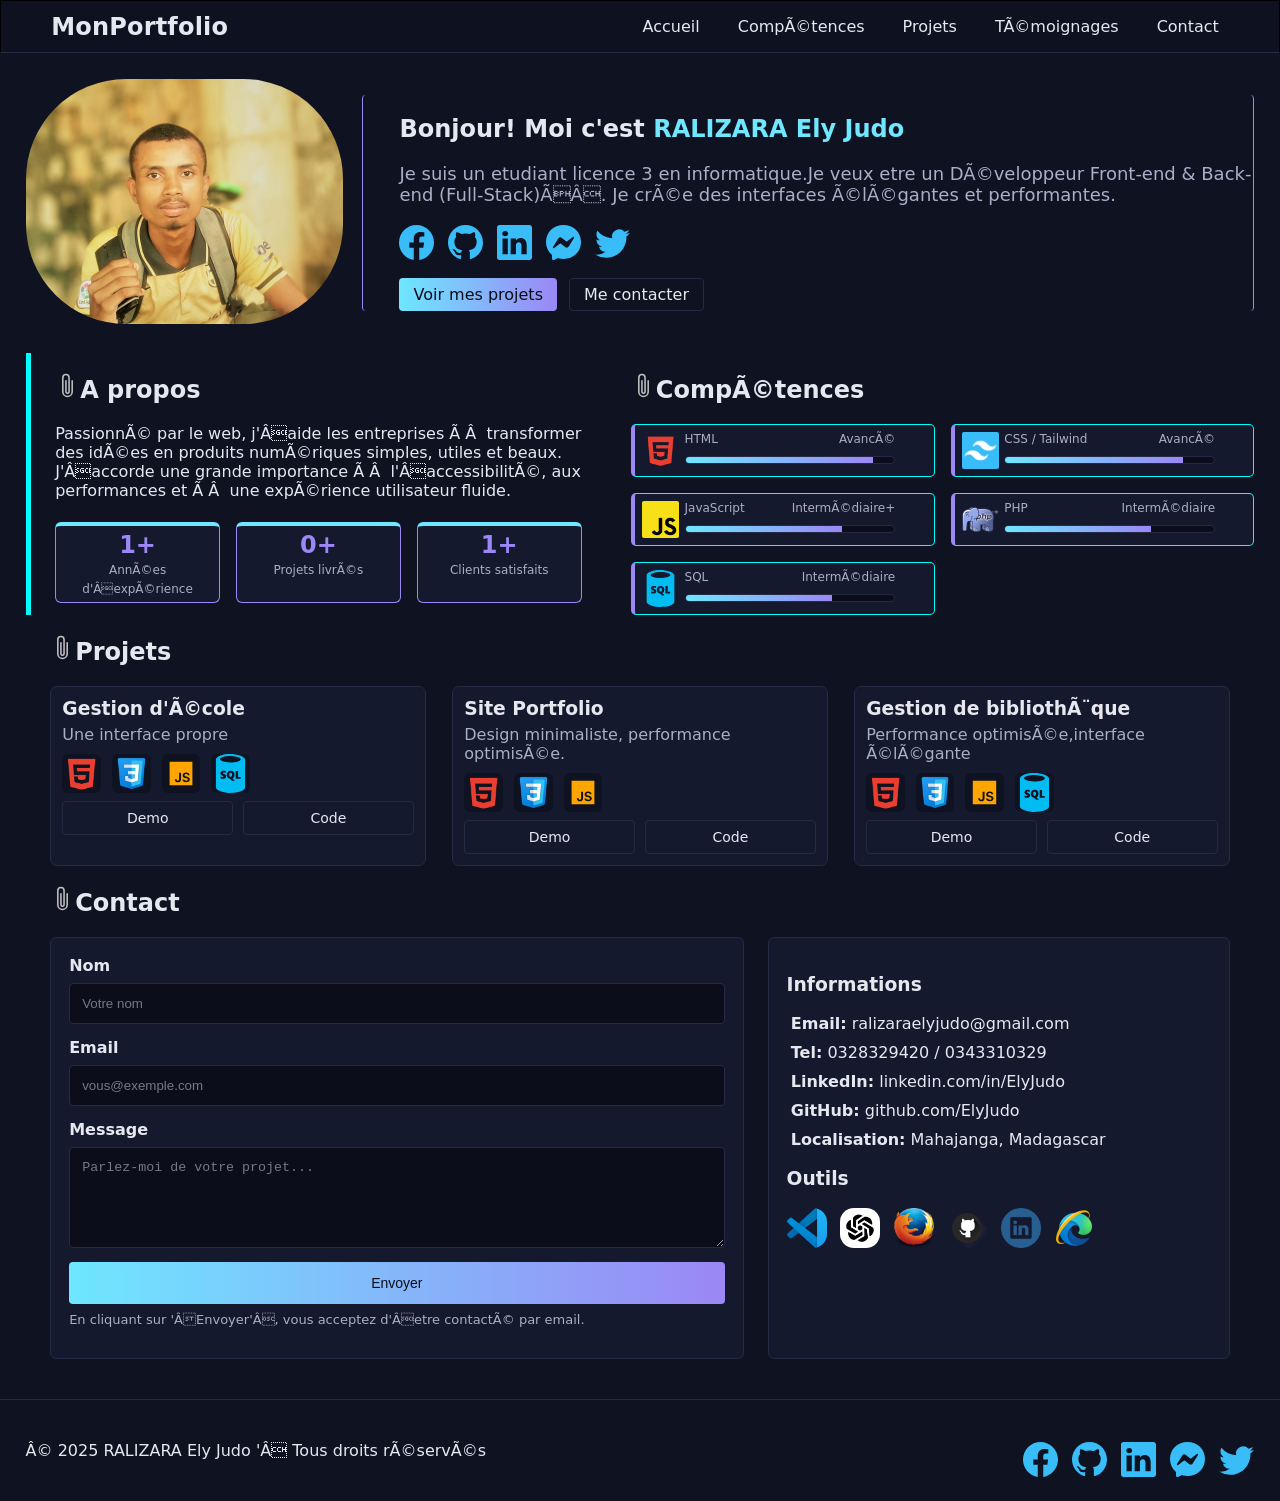
==== index.html @ 9d04dcac "Premier commit" ====
<!DOCTYPE html>
<html lang="en">
<head>
    <meta charset="UTF-8">
    <meta name="viewport" content="width=device-width, initial-scale=1.0">
    <title>Mon Portfolio</title>
    <link rel="stylesheet" href="assets/css/style.css">
    <link rel="stylesheet" href="assets/css/responsive.css">
</head>
<body>
    <header>
        <nav class="nav container">
          <button class="menu-toggle" aria-label="Ouvrir le menu"><img src="assets/images/icon/list.svg" alt="" srcset=""></button>
            <a href="#" class="logo">MonPortfolio</a>
            <ul class="nav-links">
                <li><a href="#accueil">Accueil</a></li>
                <li><a href="#competences">CompÃ©tences</a></li>
                <li><a href="#projets">Projets</a></li>
                <li><a href="#temoignages">TÃ©moignages</a></li>
                <li><a href="#contact">Contact</a></li>
            </ul>
        </nav>
    </header>
    <main>
      <section id="accueil" class="hero">
      <div class="container hero-grid">
        <div class="hero-image">
          <img src="assets/images/judo2.png" alt="Photo de profil" />
          <!-- <h2><span class="accent">RALIZARA Ely Judo</span></h2> -->
        </div>
        <div class="hero-text">
          <h2>Bonjour! Moi c'est <span class="accent">RALIZARA Ely Judo</span></h2>
          <p class="subtitle">Je suis un etudiant licence 3 en informatique.Je veux etre un DÃ©veloppeur
            Front-end & Back-end (Full-Stack)ÃÂ.
            Je crÃ©e des interfaces Ã©lÃ©gantes et performantes.
          </p>
          <ul class="meta_link">
            <li><a href="http://" target="_blank" rel="noopener noreferrer"><img src="assets/images/icon/facebook.svg" alt="" srcset=""></a></li>
            <li><a href="http://" target="_blank" rel="noopener noreferrer"><img src="assets/images/icon/github.svg" alt="" srcset=""></a></li>
            <li><a href="http://" target="_blank" rel="noopener noreferrer"><img src="assets/images/icon/linkedin.svg" alt="" srcset=""></a></li>
            <li><a href="http://" target="_blank" rel="noopener noreferrer"><img src="assets/images/icon/messenger.svg" alt="" srcset=""></a></li>
            <li><a href="http://" target="_blank" rel="noopener noreferrer"><img src="assets/images/icon/twitter.svg" alt="" srcset=""></a></li>
          </ul>

          <div class="hero-actions">
            <a class="btn primary" href="#projets">Voir mes projets</a>
            <a class="btn ghost" href="#contact">Me contacter</a>
          </div>
          <!-- <ul class="meta">
            <li><img src="assets/images/icon/geo-alt-fill.svg" alt="" srcset="">BasÃ© Ã Â  Mahajanga</li>
            <li><img src="assets/images/icon/airplane-engines-fill.svg" alt="" srcset="">Disponible pour missions</li>
            <li><img src="assets/images/icon/telephone-inbound-fill.svg" alt="" srcset="">RÃ©ponse sous 24h</li>
          </ul> -->
        </div>
      </div>

    </section>

    <section id="a-propos" class="section">
      <div class="section_child">
        <div class="container about">
          <div>
            <h2><img src="assets/images/icon/paperclip.svg" alt="" srcset="">A propos</h2>
            <p>
              PassionnÃ© par le web, j'Âaide les entreprises Ã Â  transformer des idÃ©es en produits numÃ©riques
              simples, utiles et beaux. J'Âaccorde une grande importance Ã Â  l'ÂaccessibilitÃ©, aux performances
              et Ã Â  une expÃ©rience utilisateur fluide.
            </p>
            <div class="stats">
              <div class="stat">
                <span class="num">1+</span>
                <span class="label">AnnÃ©es d'ÂexpÃ©rience</span>
              </div>
              <div class="stat">
                <span class="num">0+</span>
                <span class="label">Projets livrÃ©s</span>
              </div>
              <div class="stat">
                <span class="num">1+</span>
                <span class="label">Clients satisfaits</span>
              </div>
            </div>
          </div>
        </div>

            
        <!-- competences -->
        <div class="container competences">
          <h2><img src="assets/images/icon/paperclip.svg" alt="" srcset="">CompÃ©tences</h2>
          <div class="skills">
            <div class="skill">
              <img src="assets/images/icon/html5_23329.png" alt="">
              <div class="skill-head-container">
                <div class="skill-head">
                  <span>HTML</span><span>AvancÃ©</span>
                </div>
                <div class="bar"><span style="width: 90%"></span></div>
              </div>
            </div>
            <div class="skill">
              <img src="assets/images/icon/que-es-tailwind-css.png" alt="" srcset="">
              <div class="skill-head-container">
                <div class="skill-head">
                  <span>CSS / Tailwind</span><span>AvancÃ©</span>
                </div>
                <div class="bar"><span style="width: 85%"></span></div>
              </div>
            </div>
            <div class="skill">
              <img src="assets/images/icon/Unofficial_JavaScript_logo_2.svg.png" alt="" srcset="">
              <div class="skill-head-container">
                <div class="skill-head">
                  <span>JavaScript</span><span>IntermÃ©diaire+</span>
                </div>
                <div class="bar"><span style="width: 75%"></span></div>
              </div>
            </div>
            <div class="skill">
              <img src="assets/images/icon/pngimg.com - php_PNG35.png" alt="" srcset="">
              <div class="skill-head-container">
                <div class="skill-head">
                  <span>PHP</span><span>IntermÃ©diaire</span>
                </div>
                <div class="bar"><span style="width: 70%"></span></div>
              </div>
            </div>
            <div class="skill">
              <img src="assets/images/icon/sql-database-generic.svg" alt="" srcset="">
              <div class="skill-head-container">
                <div class="skill-head">
                  <span>SQL</span><span>IntermÃ©diaire</span>
                </div>
                <div class="bar"><span style="width: 70%"></span></div>
              </div>
            </div>
          </div>
        </div>
      </div>
    </section>

    
        <!-- Projets -->
    <section id="projets" class="section">
      <div class="container">
        <h2><img src="assets/images/icon/paperclip.svg" alt="" srcset="">Projets</h2>
        <div class="projects">
          <article class="card">
            <!-- <img src="https://images.unsplash.com/photo-1555066931-4365d14bab8c?q=80&w=800" alt="Projet 1" /> -->
            <div class="card-body">
              <h3>Gestion d'Ã©cole</h3>
              <p>Une interface propre</p>
              <div class="tags">
                <span><img src="assets/images/icon/html5_23329.png" alt=""></span>
                <span><img src="assets/images/icon/css-logo-ac2736c00cb6dc828b06440647cf86a1.png" alt="" srcset=""></span>
                <span><img src="assets/images/icon/logo-js.svg" alt="" srcset=""></span>
                <span><img src="assets/images/icon/sql-database-generic.svg" alt="" srcset=""></span>
              </div>
              <div class="card-actions">
                <a class="btn small" href="#" target="_blank">Demo</a>
                <a class="btn small ghost" href="#" target="_blank">Code</a>
              </div>
            </div>
          </article>
          <article class="card">
            <!-- <img src="https://images.unsplash.com/photo-1498050108023-c5249f4df085?q=80&w=800" alt="Projet 2" /> -->
            <div class="card-body">
              <h3>Site Portfolio</h3>
              <p>Design minimaliste, performance optimisÃ©e.</p>
              <div class="tags">
                <span><img src="assets/images/icon/html5_23329.png" alt=""></span>
                <span><img src="assets/images/icon/css-logo-ac2736c00cb6dc828b06440647cf86a1.png" alt="" srcset=""></span>
                <span><img src="assets/images/icon/logo-js.svg" alt="" srcset=""></span>
              </div>
              <div class="card-actions">
                <a class="btn small" href="#" target="_blank">Demo</a>
                <a class="btn small ghost" href="#" target="_blank">Code</a>
              </div>
            </div>
          </article>
          <article class="card">
            <!-- <img src="https://images.unsplash.com/photo-1498050108023-c5249f4df085?q=80&w=800" alt="Projet 3" /> -->
            <div class="card-body">
              <h3>Gestion de bibliothÃ¨que</h3>
              <p>Performance optimisÃ©e,interface Ã©lÃ©gante</p>
              <div class="tags">
                <span><img src="assets/images/icon/html5_23329.png" alt=""></span>
                <span><img src="assets/images/icon/css-logo-ac2736c00cb6dc828b06440647cf86a1.png" alt="" srcset=""></span>
                <span><img src="assets/images/icon/logo-js.svg" alt="" srcset=""></span>
                <span><img src="assets/images/icon/sql-database-generic.svg" alt="" srcset=""></span>
              </div>
              <div class="card-actions">
                <a class="btn small" href="#" target="_blank">Demo</a>
                <a class="btn small ghost" href="#" target="_blank">Code</a>
              </div>
            </div>
          </article>
        </div>
      </div>
    </section>

        <!-- Contact -->
    <section id="contact" class="section">
      <div class="container">
        <h2><img src="assets/images/icon/paperclip.svg" alt="" srcset="">Contact</h2>
        <div class="contact-grid">
          <form class="contact-form" action="#" method="post">
            <div class="field">
              <label for="name">Nom</label>
              <input id="name" name="name" type="text" placeholder="Votre nom" required />
            </div>
            <div class="field">
              <label for="email">Email</label>
              <input id="email" name="email" type="email" placeholder="vous@exemple.com" required />
            </div>
            <div class="field">
              <label for="message">Message</label>
              <textarea id="message" name="message" rows="5" placeholder="Parlez-moi de votre projet..." required></textarea>
            </div>
            <button class="btn primary" type="submit">Envoyer</button>
            <p class="form-note">En cliquant sur 'ÂEnvoyer'Â, vous acceptez d'Âetre contactÃ© par email.</p>
          </form>
          <div class="contact-info">
            <h3>Informations</h3>
            <ul class="contact-list">
              <li><strong>Email:</strong> ralizaraelyjudo@gmail.com</li>
              <li><strong>Tel:</strong> 0328329420 / 0343310329</li>
              <li><strong>LinkedIn:</strong> linkedin.com/in/ElyJudo</li>
              <li><strong>GitHub:</strong> github.com/ElyJudo</li>
              <li><strong>Localisation:</strong> Mahajanga, Madagascar</li>
            </ul>

            <h3>Outils</h3>
            <img src="assets/images/icon/Visual_Studio_Code_1.35_icon.svg.png" alt="" class="img-outils" srcset="">
            <img src="assets/images/icon/chatgpt.jpg" alt="" class="img-outils" srcset="">
            <img src="assets/images/icon/Mozilla_Firefox_logo_2013.svg.png" alt="" class="img-outils" srcset="">
            <img src="assets/images/icon/pngimg.com - github_PNG85.png" alt="" class="img-outils" srcset="">
            <img src="assets/images/icon/91004.png" alt="" class="img-outils" srcset="">
            <img src="assets/images/icon/650_1200.png" alt="" class="img-outils" srcset="">
            
          </div>
        </div>
      </div>
    </section>
  </main>

  <footer class="footer">
    <div class="container footer-grid">
      <p>Â© 2025 RALIZARA Ely Judo 'Â Tous droits rÃ©servÃ©s</p>
        <ul class="meta_link">
          <li><a href="http://" target="_blank" rel="noopener noreferrer"><img src="assets/images/icon/facebook.svg" alt="" srcset=""></a></li>
          <li><a href="http://" target="_blank" rel="noopener noreferrer"><img src="assets/images/icon/github.svg" alt="" srcset=""></a></li>
          <li><a href="http://" target="_blank" rel="noopener noreferrer"><img src="assets/images/icon/linkedin.svg" alt="" srcset=""></a></li>
          <li><a href="http://" target="_blank" rel="noopener noreferrer"><img src="assets/images/icon/messenger.svg" alt="" srcset=""></a></li>
          <li><a href="http://" target="_blank" rel="noopener noreferrer"><img src="assets/images/icon/twitter.svg" alt="" srcset=""></a></li>
        </ul>
    </div>
  </footer>



    </main>
    <footer>

    </footer>
    <script src="assets/js/script.js"></script>
</body>
</html>
---- assets/css/style.css ----
:root{
  --bg: #0f1220;
  --panel: #15192e;
  --text: #e6e8f0;
  --muted: #a9afc7;
  --accent: #6ee7ff;
  --accent-2: #9b87f5;
  --border: #242a43;
}

*{ box-sizing: border-box; }
html,body{ background-image: url('https://images.unsplash.com/photo-1498050108023-c5249f4df085?q=80&w=800');margin:0; padding:0; background:var(--bg); color:var(--text); font-family:Inter, system-ui, -apple-system, Segoe UI, Roboto, sans-serif }
/* img{ max-width:63%; display:block; border-radius:12px; margin: 0 auto;} */
a{ 
  color:inherit; 
  text-decoration:none 
}
.container{ 
  /* width:98%; 
  max-width:1100px;  */
  margin:0 auto;
  padding: 0px 2%;
}


header{ 
  position:sticky; 
  top:0; 
  border: 1px solid black;
  z-index:20; 
  backdrop-filter:saturate(140%) blur(10px); 
  background:rgba(15,18,32,0.8); 
  border-bottom:1px solid var(--border); 
  padding: 0px 2%;
}

.nav{ 
  display:flex; 
  align-items:center; 
  justify-content:space-between; 
  padding:0px 2%; 
}
a{
  text-decoration: none;
}
.logo{ 
  font-weight:700; 
  letter-spacing:0.2px; 
  font-size: 1.5em;
  text-decoration: none;
}

.nav-links{ 
  display:flex; 
  gap:18px; 
  list-style:none 
}

.nav-links a{ 
  padding:8px 10px; 
  border-radius:8px 
}

.nav-links a:hover{ 
  background:var(--panel) 
}

.menu-toggle{ 
  display:none; 
  font-size:20px; 
  background:none; 
  color:var(--text); 
  border:none; 
  padding:8px 
}

.menu-toggle img:hover{
  transition: 1s;
  background-color: #3a4266;
}

/* Hero */
.hero{ 
  padding:2%; 
  /*! border: 1px solid black; */
  width: 100%;
}

.hero-grid{ 
  /*! display:grid; */ 
  grid-template-columns:1.2fr 1fr;
  gap:19px;
  align-items:center; 
  /*! border: 1px solid gray; */
  display: flex;
  flex-wrap: nowrap;
  padding: 0%;
  border-radius: 4px;
}

.hero-text h1{
  font-size:40px; 
  line-height:1.1; 
  margin:0 0 12px 
}

.accent{ 
  color:var(--accent) 
}

.subtitle{ 
  color:var(--muted); 
  font-size:18px 
}

.hero-actions{ 
  display:flex; 
  gap:12px; 
  margin-top:16px 
}

.meta_link{
  display:flex;
  gap:14px; 
  list-style:none; 
  padding:0; 
  margin:18px 0 0; 
  color:var(--muted); 
}

/* .meta_link li>a{
  ! background-color: #9b87f5;
} */

.meta_link li>a>img{
  width: 100%;
  height: 100%;
}


.meta{ 
  display:flex;
  gap:14px; 
  list-style:none; 
  padding:0; 
  margin:18px 0 0; 
  color:var(--muted); 
}

.meta li>img{
  /*! padding-right: 1%; */
  display: block;
  margin: 0 auto;
}
.hero-image{ 
  /*! border:1px solid var(--border); */
  /*! width: 20%; */
  /*! border: 1px solid black; */
  text-align: center;
  /*! border-bottom: 1px solid var(--accent-2); */
  /*! border-radius: 23px; */
}

.hero-text{ 
  /*! border:1px solid var(--border); */
  width: 70%;
  /*! border: 1px solid black; */
  border-radius: 4px;
  flex: 1;
  border-left: 1px solid var(--accent-2);
  padding-left: 3%;
  border-right: 1px solid var(--accent-2);
}

.hero-image img{ 
  /*! border:1px solid var(--border); */
  width: 100%;
  border-radius: 100px;
  /*! box-shadow: 0px 0px 2px 0px var(--accent); */
  /*! filter: drop-shadow(0px 1px 20px white); */
  /*! padding: 2%; */
  /*! background: var(--accent-2); */
}

/* Buttons */
.btn{ 
  display:inline-flex; 
  align-items:center; 
  justify-content:center; 
  gap:8px; 
  border-radius:4px; 
  padding:6px 14px; 
  border:1px solid var(--border); 
  background:var(--panel); 
  color:var(--text) 
}
.btn:hover{ 
  border-color:#3a4266 
}
.btn.primary{ 
  background:linear-gradient(90deg, var(--accent), var(--accent-2)); 
  color:#0b0e1a; 
  border:none 
}
.btn.ghost{ 
  background:transparent; 
  border:1px solid var(--border) 
}
.btn.small{ 
  padding:8px 12px; 
  font-size:14px; 
  width: 50%;
}

button[type="submit"]{
  width: 100%;
  border-radius: 4px;
  font-size: 14px;
  padding: 2%;
}

.section_child{
  width: 100%;
  display: flex;
  flex-wrap: nowrap;
  margin: 0px auto;
}

/* Sections */
.section{ padding:0px 2%; /*! border-top:1px solid var(--border); */ }
.section.alt{ background:linear-gradient(180deg, rgba(21,25,46,0.7), rgba(21,25,46,0.2)) }

/* About stats */

.about{
  width: 50%;
  border-left: 5px solid aqua;
  /*! box-shadow: -4px 0px 1px 0px aqua; */
}
.about .stats{ display:grid; grid-template-columns:repeat(3,1fr); gap:16px; margin-top:22px }
.stat{ background:var(--panel); border:1px solid var(--accent-2); border-radius:6px; padding:5px; text-align: center;border-top: 4px solid var(--accent);}
.stat .num{ font-size:24px; font-weight:700; color:var(--accent-2); display: block;text-align: center;}
.stat .label{ color:var(--muted); font-size: 12px;}

/* Skills */
.competences{
  width: 56%;
  /*! border-left: 2px solid aqua; */
  border-radius: 0px;
  padding-right: 0px;
}
.skills{ display:grid; grid-template-columns:repeat(2,1fr); gap:16px; font-size: 12px;align-items: baseline;}
.skill{ background:var(--panel); border:1px solid var(--border); border-radius:5px; padding:7px;
  display: flex;
  flex-wrap: nowrap;
border: 1px solid aqua;
border-left: 4px solid var(--accent-2);
}

.skill img{
  width: 13%;
  margin-right: 2%;
  border-radius: 2px;
  height: auto;
}

.skill-head-container{
  width: 74%;

}
.skill-head{  display:flex; justify-content:space-between; margin-bottom:10px; color:var(--muted); }
.bar{ height:8px; background:#0b0e1a; border:1px solid var(--border); border-radius:999px; overflow:hidden }
.bar span{ display:block; height:100%; background:linear-gradient(90deg, var(--accent), var(--accent-2)) }

/* Projects */
.projects{ display:grid; grid-template-columns:repeat(3,1fr); gap:26px; }
.card{ background:var(--panel); border:1px solid var(--border); border-radius:7px; overflow:hidden; display:flex; flex-direction:column; }
.card-body{ padding:3%; }
.card h3{ margin:0 0 6px }
.card p{ color:var(--muted); margin:0 0 10px }
.tags{ display:flex; gap:11px; flex-wrap:nowrap;  margin: 5px auto;justify-content: start;}
.tags img{
  width: 100%;
  border-radius: 6px;
  margin: 0 auto;
  padding: 0px;
  background-color: var(--bg);
}
.tags span{ font-size:12px; color:var(--muted);  /*! padding:4px 8px; */ border-radius:999px; width: 11%;}
.card-actions{ display:flex; gap:10px; width: 100%;flex-wrap: nowrap;}

/* Testimonials */
.testimonials{ display:grid; grid-template-columns:repeat(3,1fr); gap:16px }
.quote{ background:var(--panel); border:1px solid var(--border); border-radius:12px; padding:16px }
.quote footer{ color:var(--muted); margin-top:8px }

/* Contact */
.contact-grid{ display:grid; grid-template-columns:1.2fr 0.8fr; gap:24px }
.contact-form, .contact-info{ background:var(--panel); border:1px solid var(--border); border-radius:6px; padding:18px }
.field{ display:flex; flex-direction:column; gap:8px; margin-bottom:14px }
label{ font-weight:600 }
input, textarea{ background:#0b0e1a; color:var(--text); border:1px solid var(--border); border-radius:4px; padding:12px }
input::placeholder, textarea::placeholder{ color:#778 }
.form-note{ color:var(--muted); font-size:13px; margin-top:8px }
.contact-list{ list-style:none; padding:0; margin:1% }
.contact-list li{ margin-bottom:10px }
.img-outils{
  width: 40px;
  height: 40px;
  border-radius: 14px;
  margin-right: 2%;
  /*! background-color: white; */
  padding: 0%;
}
.img-outils:hover{
  background-color: #9b87f5;
  transition: 1s;
}

/* Footer */
.footer{ border-top:1px solid var(--border); padding:22px 0; margin-top:40px }
.footer-grid{ display:flex; align-items:center; justify-content:space-between }
.footer .social{ display:flex; gap:14px; list-style:none; padding:0; margin:0 }
---- assets/css/responsive.css ----
/* Responsive */
@media (max-width: 980px){
/*   .hero-grid{ display: block } */
  .projects{ grid-template-columns:repeat(2,1fr); }
  .testimonials{ grid-template-columns:repeat(2,1fr); }
  .contact-grid{ grid-template-columns:1fr; }
  .skills{
    display: grid;
    grid-template-columns: repeat(2,1fr);
  }
  
/*   .hero-image{
    margin-top: 2% 0px;
    width: 100%;
    text-align:center; 
  }
  .hero-text{
    width: 100%;
  }
  .about{
    width: 100%;
  }
  .competences{
    width: 100%;
  } */
}
@media (max-width: 680px){
/*   .nav-links li{
    border-bottom:1px solid white;
  } */
  .nav-links{ gap:7px;display:none; position:absolute; top:32px; left:0%; background:var(--panel); border:1px solid var(--border); /*! border-radius:12px; */ padding:10px; flex-direction:column; /*! gap:8px; */ }
  .nav-links.open{ display:flex }
  .menu-toggle{ display:block }
  .hero-text h1{ font-size:32px }
  .about .stats{ grid-template-columns:1fr; }
  .skills{ grid-template-columns:1fr; }
  .skill img{
    width: 10%;
  }
  .projects{ grid-template-columns:1fr; }
  .testimonials{ grid-template-columns:1fr; }
  .footer-grid{ flex-direction:column; gap:10px; }
  .hero-grid{ display: block }
  .section_child{
    display: block;
  }
  
  .hero-image{
    width: 100%;
    text-align:center; 
  }
  .hero-text{
    width: 100%;
  }
  .about{
    width: 100%;
    border-left: none;
  }
  .competences{
    width: 100%;
  }
}
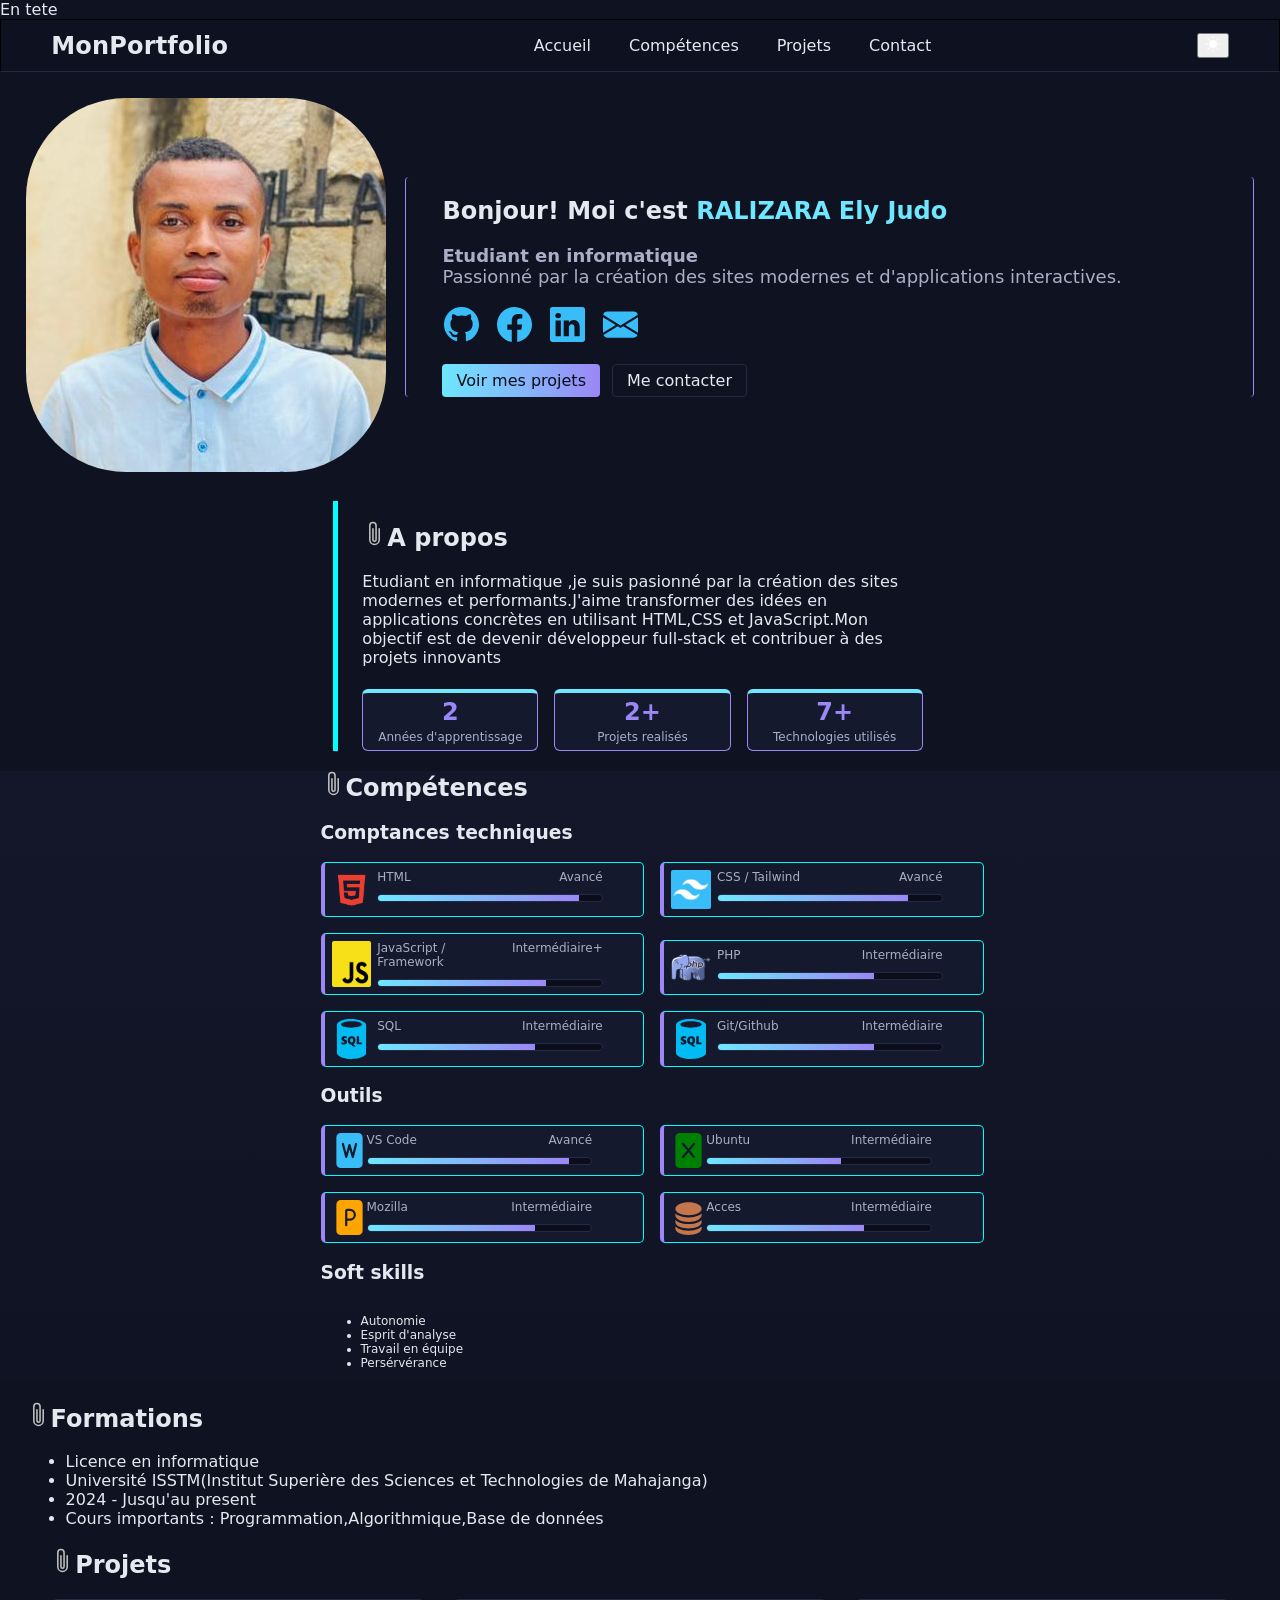
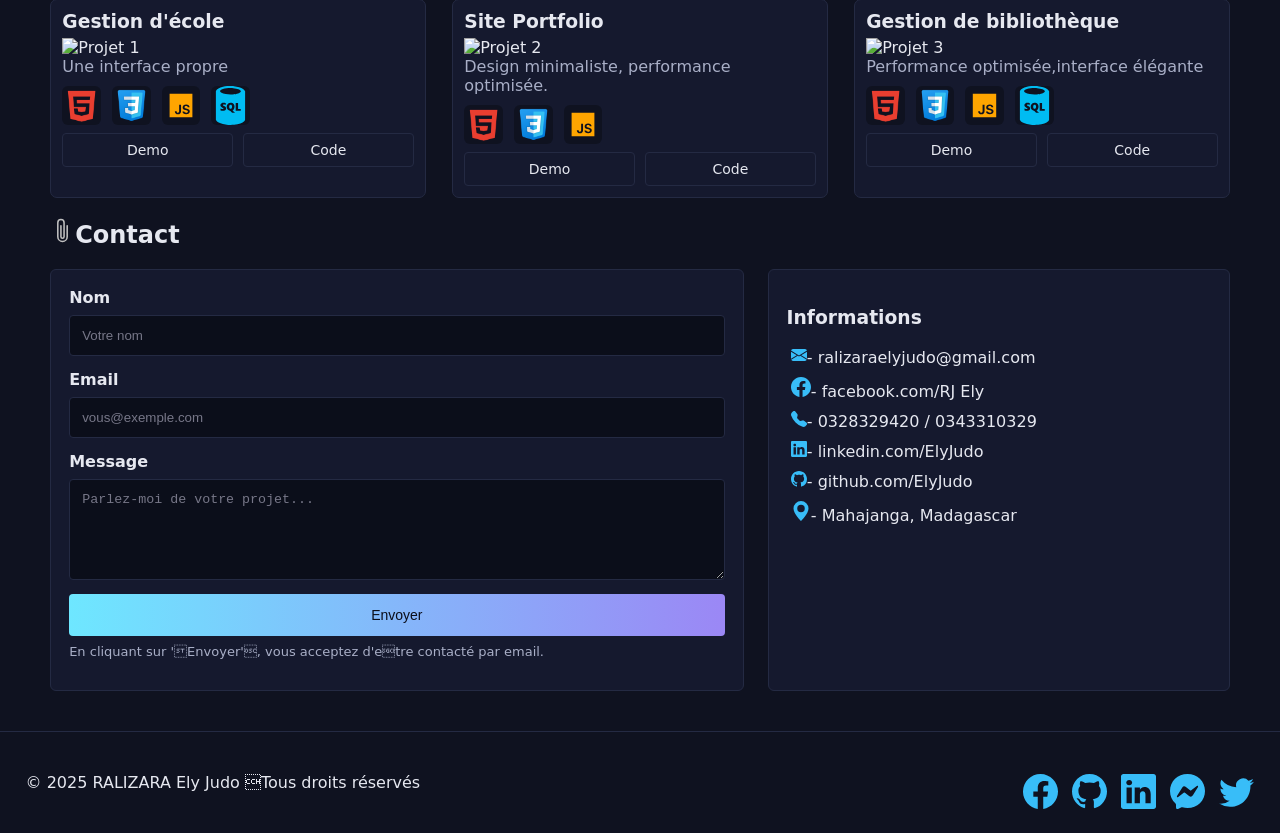
==== commit 0ef347db: "Fix HTML structure by removing extra closing tag Removed unnecessary closing paragraph tag before th" ====
--- a/index.html
+++ b/index.html
@@ -6,93 +6,140 @@
     <title>Mon Portfolio</title>
     <link rel="stylesheet" href="assets/css/style.css">
     <link rel="stylesheet" href="assets/css/responsive.css">
+    <link rel="stylesheet" href="assets/css/toolip.css">
 </head>
 <body>
-    <header>
-        <nav class="nav container">
-          <button class="menu-toggle" aria-label="Ouvrir le menu"><img src="assets/images/icon/list.svg" alt="" srcset=""></button>
-            <a href="#" class="logo">MonPortfolio</a>
-            <ul class="nav-links">
-                <li><a href="#accueil">Accueil</a></li>
-                <li><a href="#competences">CompÃ©tences</a></li>
-                <li><a href="#projets">Projets</a></li>
-                <li><a href="#temoignages">TÃ©moignages</a></li>
-                <li><a href="#contact">Contact</a></li>
-            </ul>
-        </nav>
-    </header>
-    <main>
-      <section id="accueil" class="hero">
+
+  En tete
+  <header class="header">
+      <nav class="nav container">
+        <button class="menu-toggle" aria-label="Ouvrir le menu"><img src="assets/images/icon/list.svg" alt="" srcset="" id="icon-menu"></button>
+          <a href="#" class="logo">MonPortfolio</a>
+          <ul class="nav-links">
+              <li data-link="oui"><a href="#accueil">Accueil</a></li>
+              <li data-link="oui"><a href="#competences">Compétences</a></li>
+              <li data-link="oui"><a href="#projets">Projets</a></li>
+              <li data-link="oui"><a href="#contact">Contact</a></li>
+          </ul>
+          <button id="btn-switch">
+            <img src="assets/images/icon/sun-fill.svg" alt="" srcset="" id="icon-mode">
+          </button>
+      </nav>
+  </header>
+
+  <!-- corps-->
+  <main>
+    <section id="accueil" class="hero">
       <div class="container hero-grid">
         <div class="hero-image">
-          <img src="assets/images/judo2.png" alt="Photo de profil" />
-          <!-- <h2><span class="accent">RALIZARA Ely Judo</span></h2> -->
+          <img src="assets/images/judo.png" alt="Photo de profil" />
         </div>
         <div class="hero-text">
           <h2>Bonjour! Moi c'est <span class="accent">RALIZARA Ely Judo</span></h2>
-          <p class="subtitle">Je suis un etudiant licence 3 en informatique.Je veux etre un DÃ©veloppeur
-            Front-end & Back-end (Full-Stack)ÃÂ.
-            Je crÃ©e des interfaces Ã©lÃ©gantes et performantes.
-          </p>
+          <p class="subtitle">
+            <strong>Etudiant en informatique</strong><br>
+            Passionné par la création des sites modernes et d'applications interactives. 
+          </p>         
           <ul class="meta_link">
-            <li><a href="http://" target="_blank" rel="noopener noreferrer"><img src="assets/images/icon/facebook.svg" alt="" srcset=""></a></li>
-            <li><a href="http://" target="_blank" rel="noopener noreferrer"><img src="assets/images/icon/github.svg" alt="" srcset=""></a></li>
-            <li><a href="http://" target="_blank" rel="noopener noreferrer"><img src="assets/images/icon/linkedin.svg" alt="" srcset=""></a></li>
-            <li><a href="http://" target="_blank" rel="noopener noreferrer"><img src="assets/images/icon/messenger.svg" alt="" srcset=""></a></li>
-            <li><a href="http://" target="_blank" rel="noopener noreferrer"><img src="assets/images/icon/twitter.svg" alt="" srcset=""></a></li>
+            <li>
+              <div class="container-toolip">
+                <div class="toolip">
+                  <a href="https://github.com/ElyJudo" target="_blank" rel="noopener noreferrer">
+                    <svg xmlns="http://www.w3.org/2000/svg" width="35" height="35" fill="#38bdf8" class="bi bi-github" viewBox="0 0 16 16">
+                      <path d="M8 0C3.58 0 0 3.58 0 8c0 3.54 2.29 6.53 5.47 7.59.4.07.55-.17.55-.38 0-.19-.01-.82-.01-1.49-2.01.37-2.53-.49-2.69-.94-.09-.23-.48-.94-.82-1.13-.28-.15-.68-.52-.01-.53.63-.01 1.08.58 1.23.82.72 1.21 1.87.87 2.33.66.07-.52.28-.87.51-1.07-1.78-.2-3.64-.89-3.64-3.95 0-.87.31-1.59.82-2.15-.08-.2-.36-1.02.08-2.12 0 0 .67-.21 2.2.82.64-.18 1.32-.27 2-.27s1.36.09 2 .27c1.53-1.04 2.2-.82 2.2-.82.44 1.1.16 1.92.08 2.12.51.56.82 1.27.82 2.15 0 3.07-1.87 3.75-3.65 3.95.29.25.54.73.54 1.48 0 1.07-.01 1.93-.01 2.2 0 .21.15.46.55.38A8.01 8.01 0 0 0 16 8c0-4.42-3.58-8-8-8"/>
+                    </svg>                  
+                  </a>
+                  <span class="toolip-text">github/ElyJudo</span>
+                </div>
+              </div>
+            </li>
+            <li>
+              <div class="container-toolip">
+                <div class="toolip">
+                  <a href="https://facebook.com/RJ Ely" target="_blank" rel="noopener noreferrer">
+                    <svg xmlns="http://www.w3.org/2000/svg" width="35" height="35" fill="#38bdf8" class="bi bi-facebook" viewBox="0 0 16 16">
+                      <path d="M16 8.049c0-4.446-3.582-8.05-8-8.05C3.58 0-.002 3.603-.002 8.05c0 4.017 2.926 7.347 6.75 7.951v-5.625h-2.03V8.05H6.75V6.275c0-2.017 1.195-3.131 3.022-3.131.876 0 1.791.157 1.791.157v1.98h-1.009c-.993 0-1.303.621-1.303 1.258v1.51h2.218l-.354 2.326H9.25V16c3.824-.604 6.75-3.934 6.75-7.951"/>
+                    </svg>                  
+                  </a>
+                  <span class="toolip-text">facebook/RJ Ely</span>
+                </div>
+              </div>
+            </li>
+            <li>
+              <div class="container-toolip">
+                <div class="toolip">
+                  <a href="https://linkedin.com/ely-judo-ralizara" target="_blank" rel="noopener noreferrer">
+                    <svg xmlns="http://www.w3.org/2000/svg" width="35" height="35" fill="#38bdf8" class="bi bi-linkedin" viewBox="0 0 16 16">
+                      <path d="M0 1.146C0 .513.526 0 1.175 0h13.65C15.474 0 16 .513 16 1.146v13.708c0 .633-.526 1.146-1.175 1.146H1.175C.526 16 0 15.487 0 14.854zm4.943 12.248V6.169H2.542v7.225zm-1.2-8.212c.837 0 1.358-.554 1.358-1.248-.015-.709-.52-1.248-1.342-1.248S2.4 3.226 2.4 3.934c0 .694.521 1.248 1.327 1.248zm4.908 8.212V9.359c0-.216.016-.432.08-.586.173-.431.568-.878 1.232-.878.869 0 1.216.662 1.216 1.634v3.865h2.401V9.25c0-2.22-1.184-3.252-2.764-3.252-1.274 0-1.845.7-2.165 1.193v.025h-.016l.016-.025V6.169h-2.4c.03.678 0 7.225 0 7.225z"/>
+                    </svg>                  
+                  </a>
+                  <span class="toolip-text">linkedin.com/ely-judo-ralizara</span>
+                </div>
+              </div>
+            </li>
+            <li>
+              <div class="container-toolip">
+                <div class="toolip">
+                  <a href="https://ralizaraelyjudo@gmail.com" target="_blank" rel="noopener noreferrer">
+                    <svg xmlns="http://www.w3.org/2000/svg" width="35" height="35" fill="#38bdf8" class="bi bi-envelope-fill" viewBox="0 0 16 16">
+                      <path d="M.05 3.555A2 2 0 0 1 2 2h12a2 2 0 0 1 1.95 1.555L8 8.414zM0 4.697v7.104l5.803-3.558zM6.761 8.83l-6.57 4.027A2 2 0 0 0 2 14h12a2 2 0 0 0 1.808-1.144l-6.57-4.027L8 9.586zm3.436-.586L16 11.801V4.697z"/>
+                    </svg> 
+                  </a>
+                  <span class="toolip-text">ralizaraelyjudo@gmail.com</span>
+                </div>
+              </div>
+            </li>
+
+
           </ul>
 
           <div class="hero-actions">
             <a class="btn primary" href="#projets">Voir mes projets</a>
             <a class="btn ghost" href="#contact">Me contacter</a>
           </div>
-          <!-- <ul class="meta">
-            <li><img src="assets/images/icon/geo-alt-fill.svg" alt="" srcset="">BasÃ© Ã Â  Mahajanga</li>
-            <li><img src="assets/images/icon/airplane-engines-fill.svg" alt="" srcset="">Disponible pour missions</li>
-            <li><img src="assets/images/icon/telephone-inbound-fill.svg" alt="" srcset="">RÃ©ponse sous 24h</li>
-          </ul> -->
-        </div>
-      </div>
-
+        </div>
+      </div>
     </section>
 
     <section id="a-propos" class="section">
       <div class="section_child">
-        <div class="container about">
-          <div>
-            <h2><img src="assets/images/icon/paperclip.svg" alt="" srcset="">A propos</h2>
-            <p>
-              PassionnÃ© par le web, j'Âaide les entreprises Ã Â  transformer des idÃ©es en produits numÃ©riques
-              simples, utiles et beaux. J'Âaccorde une grande importance Ã Â  l'ÂaccessibilitÃ©, aux performances
-              et Ã Â  une expÃ©rience utilisateur fluide.
-            </p>
-            <div class="stats">
-              <div class="stat">
-                <span class="num">1+</span>
-                <span class="label">AnnÃ©es d'ÂexpÃ©rience</span>
-              </div>
-              <div class="stat">
-                <span class="num">0+</span>
-                <span class="label">Projets livrÃ©s</span>
-              </div>
-              <div class="stat">
-                <span class="num">1+</span>
-                <span class="label">Clients satisfaits</span>
-              </div>
-            </div>
-          </div>
-        </div>
-
-            
-        <!-- competences -->
+      <div class="container about">
+        <div>
+          <h2><img src="assets/images/icon/paperclip.svg" alt="" srcset="">A propos</h2>
+          <p>
+            Etudiant en informatique ,je suis pasionné par la création des sites modernes et performants.J'aime transformer des idées en applications concrètes en utilisant HTML,CSS et JavaScript.Mon objectif est de devenir développeur full-stack et contribuer à des projets innovants
+          </p>
+          <div class="stats">
+            <div class="stat">
+              <span class="num">2</span>
+              <span class="label">Années d'apprentissage</span>
+            </div>
+            <div class="stat">
+              <span class="num">2+</span>
+              <span class="label">Projets realisés</span>
+            </div>
+            <div class="stat">
+              <span class="num">7+</span>
+              <span class="label">Technologies utilisés</span>
+            </div>
+          </div>
+        </div>
+      </div>
+    </section>
+
+
+    <!-- competences -->
+    <section id="competences" class="section alt">
         <div class="container competences">
-          <h2><img src="assets/images/icon/paperclip.svg" alt="" srcset="">CompÃ©tences</h2>
+          <h2><img src="assets/images/icon/paperclip.svg" alt="" srcset="">Compétences</h2>
+          <h3>Comptances techniques</h3>
+
           <div class="skills">
             <div class="skill">
               <img src="assets/images/icon/html5_23329.png" alt="">
               <div class="skill-head-container">
                 <div class="skill-head">
-                  <span>HTML</span><span>AvancÃ©</span>
+                  <span>HTML</span><span>Avancé</span>
                 </div>
                 <div class="bar"><span style="width: 90%"></span></div>
               </div>
@@ -101,7 +148,7 @@
               <img src="assets/images/icon/que-es-tailwind-css.png" alt="" srcset="">
               <div class="skill-head-container">
                 <div class="skill-head">
-                  <span>CSS / Tailwind</span><span>AvancÃ©</span>
+                  <span>CSS / Tailwind</span><span>Avancé</span>
                 </div>
                 <div class="bar"><span style="width: 85%"></span></div>
               </div>
@@ -110,7 +157,7 @@
               <img src="assets/images/icon/Unofficial_JavaScript_logo_2.svg.png" alt="" srcset="">
               <div class="skill-head-container">
                 <div class="skill-head">
-                  <span>JavaScript</span><span>IntermÃ©diaire+</span>
+                  <span>JavaScript / Framework</span><span>Intermédiaire+</span>
                 </div>
                 <div class="bar"><span style="width: 75%"></span></div>
               </div>
@@ -119,7 +166,7 @@
               <img src="assets/images/icon/pngimg.com - php_PNG35.png" alt="" srcset="">
               <div class="skill-head-container">
                 <div class="skill-head">
-                  <span>PHP</span><span>IntermÃ©diaire</span>
+                  <span>PHP</span><span>Intermédiaire</span>
                 </div>
                 <div class="bar"><span style="width: 70%"></span></div>
               </div>
@@ -128,26 +175,105 @@
               <img src="assets/images/icon/sql-database-generic.svg" alt="" srcset="">
               <div class="skill-head-container">
                 <div class="skill-head">
-                  <span>SQL</span><span>IntermÃ©diaire</span>
+                  <span>SQL</span><span>Intermédiaire</span>
                 </div>
                 <div class="bar"><span style="width: 70%"></span></div>
               </div>
             </div>
-          </div>
-        </div>
-      </div>
-    </section>
-
-    
-        <!-- Projets -->
+            <div class="skill">
+              <img src="assets/images/icon/sql-database-generic.svg" alt="" srcset="">
+              <div class="skill-head-container">
+                <div class="skill-head">
+                  <span>Git/Github</span><span>Intermédiaire</span>
+                </div>
+                <div class="bar"><span style="width: 70%"></span></div>
+              </div>
+            </div>
+
+          </div>
+          <h3>Outils</h3>
+          <div class="skills">
+            <div class="skill">
+              <svg xmlns="http://www.w3.org/2000/svg" width="35" height="35" fill="#38bdf8" class="bi bi-file-word-fill" viewBox="0 0 16 16">
+                <path d="M12 0H4a2 2 0 0 0-2 2v12a2 2 0 0 0 2 2h8a2 2 0 0 0 2-2V2a2 2 0 0 0-2-2M5.485 4.879l1.036 4.144.997-3.655a.5.5 0 0 1 .964 0l.997 3.655 1.036-4.144a.5.5 0 0 1 .97.242l-1.5 6a.5.5 0 0 1-.967.01L8 7.402l-1.018 3.73a.5.5 0 0 1-.967-.01l-1.5-6a.5.5 0 1 1 .97-.242z"/>
+              </svg>            
+              <div class="skill-head-container">
+                <div class="skill-head">
+                  <span>VS Code</span><span>Avancé</span>
+                </div>
+                <div class="bar"><span style="width: 90%"></span></div>
+              </div>
+            </div>
+            <div class="skill">
+              <svg xmlns="http://www.w3.org/2000/svg" width="35" height="35" fill="green" class="bi bi-file-excel-fill" viewBox="0 0 16 16">
+                <path d="M12 0H4a2 2 0 0 0-2 2v12a2 2 0 0 0 2 2h8a2 2 0 0 0 2-2V2a2 2 0 0 0-2-2M5.884 4.68 8 7.219l2.116-2.54a.5.5 0 1 1 .768.641L8.651 8l2.233 2.68a.5.5 0 0 1-.768.64L8 8.781l-2.116 2.54a.5.5 0 0 1-.768-.641L7.349 8 5.116 5.32a.5.5 0 1 1 .768-.64"/>
+              </svg>
+              <div class="skill-head-container">
+                <div class="skill-head">
+                  <span>Ubuntu</span><span>Intermédiaire</span>
+                </div>
+                <div class="bar"><span style="width: 60%"></span></div>
+              </div>
+            </div>
+            <div class="skill">
+              <svg xmlns="http://www.w3.org/2000/svg" width="35" height="35" fill="orange" class="bi bi-file-ppt-fill" viewBox="0 0 16 16">
+                <path d="M8.188 8.5H7V5h1.188a1.75 1.75 0 1 1 0 3.5"/>
+                <path d="M4 0h8a2 2 0 0 1 2 2v12a2 2 0 0 1-2 2H4a2 2 0 0 1-2-2V2a2 2 0 0 1 2-2m3 4a1 1 0 0 0-1 1v6.5a.5.5 0 0 0 1 0v-2h1.188a2.75 2.75 0 0 0 0-5.5z"/>
+              </svg>              
+              <div class="skill-head-container">
+                <div class="skill-head">
+                  <span>Mozilla</span><span>Intermédiaire</span>
+                </div>
+                <div class="bar"><span style="width: 75%"></span></div>
+              </div>
+            </div>
+            <div class="skill">
+              <svg xmlns="http://www.w3.org/2000/svg" width="35" height="35" fill="#c4774b" class="bi bi-database-fill" viewBox="0 0 16 16">
+                <path d="M3.904 1.777C4.978 1.289 6.427 1 8 1s3.022.289 4.096.777C13.125 2.245 14 2.993 14 4s-.875 1.755-1.904 2.223C11.022 6.711 9.573 7 8 7s-3.022-.289-4.096-.777C2.875 5.755 2 5.007 2 4s.875-1.755 1.904-2.223"/>
+                <path d="M2 6.161V7c0 1.007.875 1.755 1.904 2.223C4.978 9.71 6.427 10 8 10s3.022-.289 4.096-.777C13.125 8.755 14 8.007 14 7v-.839c-.457.432-1.004.751-1.49.972C11.278 7.693 9.682 8 8 8s-3.278-.307-4.51-.867c-.486-.22-1.033-.54-1.49-.972"/>
+                <path d="M2 9.161V10c0 1.007.875 1.755 1.904 2.223C4.978 12.711 6.427 13 8 13s3.022-.289 4.096-.777C13.125 11.755 14 11.007 14 10v-.839c-.457.432-1.004.751-1.49.972-1.232.56-2.828.867-4.51.867s-3.278-.307-4.51-.867c-.486-.22-1.033-.54-1.49-.972"/>
+                <path d="M2 12.161V13c0 1.007.875 1.755 1.904 2.223C4.978 15.711 6.427 16 8 16s3.022-.289 4.096-.777C13.125 14.755 14 14.007 14 13v-.839c-.457.432-1.004.751-1.49.972-1.232.56-2.828.867-4.51.867s-3.278-.307-4.51-.867c-.486-.22-1.033-.54-1.49-.972"/>
+              </svg>
+              <div class="skill-head-container">
+                <div class="skill-head">
+                  <span>Acces</span><span>Intermédiaire</span>
+                </div>
+                <div class="bar"><span style="width: 70%"></span></div>
+              </div>
+            </div>
+          </div>
+          <h3>Soft skills</h3>
+          <div class="skills">
+            <ul class="soft-skill">
+              <li>Autonomie</li>
+              <li>Esprit d'analyse</li>
+              <li>Travail en équipe</li>
+              <li>Persérvérance</li>
+            </ul>
+          </div>
+        </div>
+      </div>
+
+    </section>
+    <section class="section" id="formation">
+        <h2><img src="assets/images/icon/paperclip.svg" alt="" srcset="">Formations</h2>
+          <ul class="soft-skill">
+            <li>Licence en informatique </li>
+            <li>Université ISSTM(Institut Superière des Sciences et Technologies de Mahajanga)</li>
+            <li>2024 - Jusqu'au present</li>
+            <li>Cours importants : Programmation,Algorithmique,Base de données</li>
+          </ul>
+    </section>
+
+    <!-- Projets -->
     <section id="projets" class="section">
       <div class="container">
         <h2><img src="assets/images/icon/paperclip.svg" alt="" srcset="">Projets</h2>
         <div class="projects">
           <article class="card">
-            <!-- <img src="https://images.unsplash.com/photo-1555066931-4365d14bab8c?q=80&w=800" alt="Projet 1" /> -->
             <div class="card-body">
-              <h3>Gestion d'Ã©cole</h3>
+              <h3>Gestion d'école</h3>
+              <img src="https://images.unsplash.com/photo-1555066931-4365d14bab8c?q=80&w=800" alt="Projet 1" />
               <p>Une interface propre</p>
               <div class="tags">
                 <span><img src="assets/images/icon/html5_23329.png" alt=""></span>
@@ -162,10 +288,10 @@
             </div>
           </article>
           <article class="card">
-            <!-- <img src="https://images.unsplash.com/photo-1498050108023-c5249f4df085?q=80&w=800" alt="Projet 2" /> -->
             <div class="card-body">
               <h3>Site Portfolio</h3>
-              <p>Design minimaliste, performance optimisÃ©e.</p>
+              <img src="https://images.unsplash.com/photo-1498050108023-c5249f4df085?q=80&w=800" alt="Projet 2" />
+              <p>Design minimaliste, performance optimisée.</p>
               <div class="tags">
                 <span><img src="assets/images/icon/html5_23329.png" alt=""></span>
                 <span><img src="assets/images/icon/css-logo-ac2736c00cb6dc828b06440647cf86a1.png" alt="" srcset=""></span>
@@ -178,10 +304,10 @@
             </div>
           </article>
           <article class="card">
-            <!-- <img src="https://images.unsplash.com/photo-1498050108023-c5249f4df085?q=80&w=800" alt="Projet 3" /> -->
             <div class="card-body">
-              <h3>Gestion de bibliothÃ¨que</h3>
-              <p>Performance optimisÃ©e,interface Ã©lÃ©gante</p>
+              <h3>Gestion de bibliothèque</h3>
+              <img src="https://images.unsplash.com/photo-1498050108023-c5249f4df085?q=80&w=800" alt="Projet 3" />
+              <p>Performance optimisée,interface élégante</p>
               <div class="tags">
                 <span><img src="assets/images/icon/html5_23329.png" alt=""></span>
                 <span><img src="assets/images/icon/css-logo-ac2736c00cb6dc828b06440647cf86a1.png" alt="" srcset=""></span>
@@ -217,26 +343,19 @@
               <textarea id="message" name="message" rows="5" placeholder="Parlez-moi de votre projet..." required></textarea>
             </div>
             <button class="btn primary" type="submit">Envoyer</button>
-            <p class="form-note">En cliquant sur 'ÂEnvoyer'Â, vous acceptez d'Âetre contactÃ© par email.</p>
+            <p class="form-note">En cliquant sur 'Envoyer', vous acceptez d'etre contacté par email.</p>
           </form>
           <div class="contact-info">
             <h3>Informations</h3>
             <ul class="contact-list">
-              <li><strong>Email:</strong> ralizaraelyjudo@gmail.com</li>
-              <li><strong>Tel:</strong> 0328329420 / 0343310329</li>
-              <li><strong>LinkedIn:</strong> linkedin.com/in/ElyJudo</li>
-              <li><strong>GitHub:</strong> github.com/ElyJudo</li>
-              <li><strong>Localisation:</strong> Mahajanga, Madagascar</li>
+              <li><strong><img src="assets/images/icon/envelope-fill.svg" alt="" class="img-info"></strong><a href="http://" target="_blank" rel="noopener noreferrer">- ralizaraelyjudo@gmail.com</a></li>
+              <li><strong><img src="assets/images/icon/facebook-fill.svg" alt="" class="img-info" srcset=""></strong><a href="https:facebook.com/RJ Ely" target="_blank" rel="noopener noreferrer">- facebook.com/RJ Ely</a></li>
+              <li><strong><img src="assets/images/icon/telephone-fill.svg" alt="" class="img-info" srcset=""></strong>- 0328329420 / 0343310329</li>
+              <li><strong><img src="assets/images/icon/linkedin info.svg" alt="" class="img-info" srcset=""></strong><a href="httpS:linkedin.com/in/ElyJudo" target="_blank" rel="noopener noreferrer">- linkedin.com/ElyJudo</a></li>
+              <li><strong><img src="assets/images/icon/github info.svg" alt="" class="img-info" srcset=""></strong><a href="https:github.com/ElyJudo" target="_blank" rel="noopener noreferrer">- github.com/ElyJudo</a></li>
+              <li><strong><img src="assets/images/icon/geo-alt-fill.svg" alt="" class="img-info" srcset=""></strong>- Mahajanga, Madagascar</li>
             </ul>
 
-            <h3>Outils</h3>
-            <img src="assets/images/icon/Visual_Studio_Code_1.35_icon.svg.png" alt="" class="img-outils" srcset="">
-            <img src="assets/images/icon/chatgpt.jpg" alt="" class="img-outils" srcset="">
-            <img src="assets/images/icon/Mozilla_Firefox_logo_2013.svg.png" alt="" class="img-outils" srcset="">
-            <img src="assets/images/icon/pngimg.com - github_PNG85.png" alt="" class="img-outils" srcset="">
-            <img src="assets/images/icon/91004.png" alt="" class="img-outils" srcset="">
-            <img src="assets/images/icon/650_1200.png" alt="" class="img-outils" srcset="">
-            
           </div>
         </div>
       </div>
@@ -245,23 +364,16 @@
 
   <footer class="footer">
     <div class="container footer-grid">
-      <p>Â© 2025 RALIZARA Ely Judo 'Â Tous droits rÃ©servÃ©s</p>
-        <ul class="meta_link">
-          <li><a href="http://" target="_blank" rel="noopener noreferrer"><img src="assets/images/icon/facebook.svg" alt="" srcset=""></a></li>
-          <li><a href="http://" target="_blank" rel="noopener noreferrer"><img src="assets/images/icon/github.svg" alt="" srcset=""></a></li>
-          <li><a href="http://" target="_blank" rel="noopener noreferrer"><img src="assets/images/icon/linkedin.svg" alt="" srcset=""></a></li>
-          <li><a href="http://" target="_blank" rel="noopener noreferrer"><img src="assets/images/icon/messenger.svg" alt="" srcset=""></a></li>
-          <li><a href="http://" target="_blank" rel="noopener noreferrer"><img src="assets/images/icon/twitter.svg" alt="" srcset=""></a></li>
-        </ul>
+      <p>© 2025 RALIZARA Ely Judo Tous droits réservés</p>
+      <ul class="meta_link">
+        <li><a href="http://" target="_blank" rel="noopener noreferrer"><img src="assets/images/icon/facebook.svg" alt="" srcset=""></a></li>
+        <li><a href="http://" target="_blank" rel="noopener noreferrer"><img src="assets/images/icon/github.svg" alt="" srcset=""></a></li>
+        <li><a href="http://" target="_blank" rel="noopener noreferrer"><img src="assets/images/icon/linkedin.svg" alt="" srcset=""></a></li>
+        <li><a href="http://" target="_blank" rel="noopener noreferrer"><img src="assets/images/icon/messenger.svg" alt="" srcset=""></a></li>
+        <li><a href="http://" target="_blank" rel="noopener noreferrer"><img src="assets/images/icon/twitter.svg" alt="" srcset=""></a></li>
+      </ul>
     </div>
   </footer>
-
-
-
-    </main>
-    <footer>
-
-    </footer>
-    <script src="assets/js/script.js"></script>
+  <script src="assets/js/script.js"></script>
 </body>
 </html>
--- a/assets/css/toolip.css
+++ b/assets/css/toolip.css
@@ -0,0 +1,48 @@
+.container-toolip {
+  margin-top: 0px;
+  text-align: center;
+}
+.toolip {
+  position: relative;
+  border: 2px solid transparent;
+  transition-delay: 0.3s;
+  border-radius: 4px;
+    /*! border-bottom: 1px solid black; */
+}
+.toolip-text {
+  color: black;
+  background-color: var(--accent-2);
+  padding: 5px;
+  border-radius: 4px;
+/*     display: none; */
+  visibility: hidden;
+  position: absolute;
+  z-index: 1;
+  text-align: center;
+  width: 200px;
+  margin-left: -100px;
+  left: 50%;
+  top: -100%;
+  transition:var(--transition);
+  opacity: 0;
+}
+.toolip:hover > .toolip-text {
+  visibility: visible;
+/*     display: none; */
+  opacity: 1;
+}
+.toolip > .toolip-text::after {
+  content: "";
+  position:absolute;
+  top: 100%;
+  left: 50%;
+  margin-left: -5px;
+  border: 5px solid transparent;
+  border-top-color: var(--accent-2);
+}
+svg {
+  transition:var(--transition);
+}
+.toolip:hover svg {
+  fill: var(--accent-2)
+}
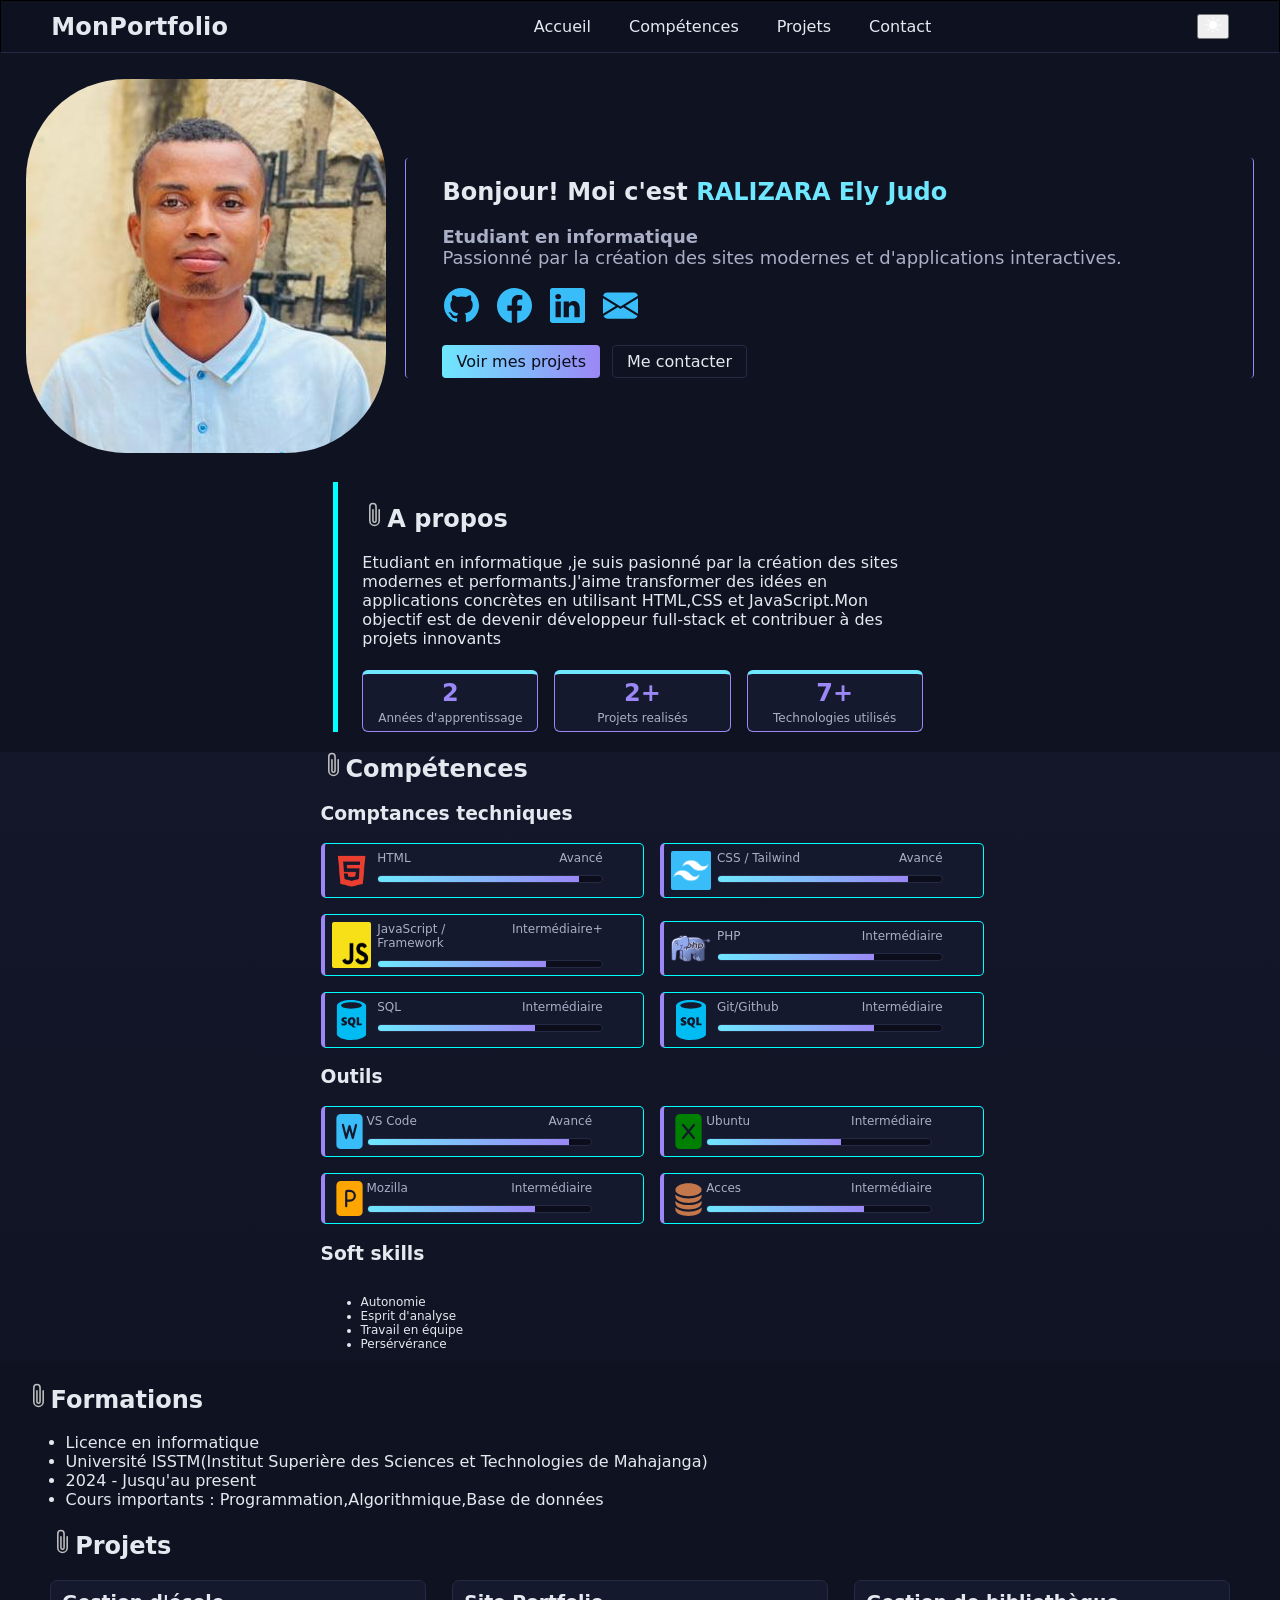
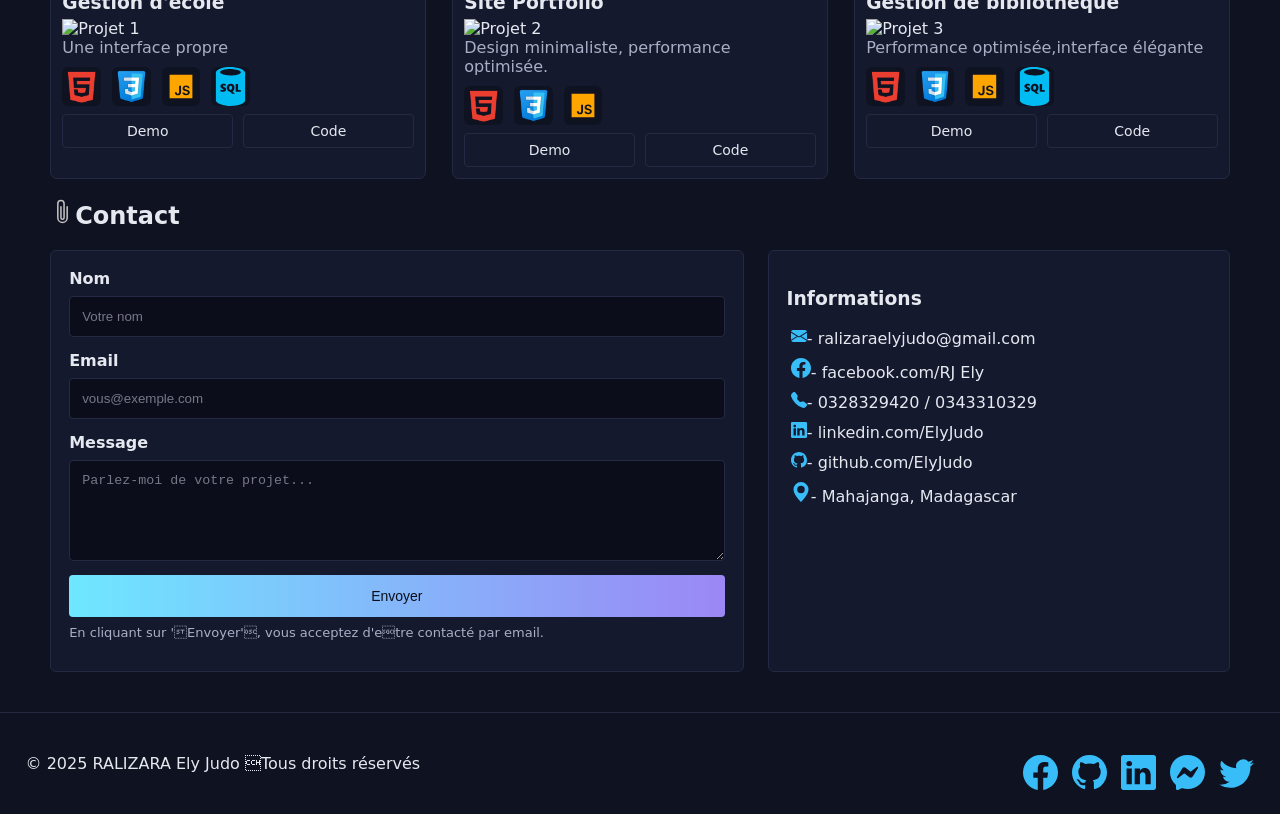
==== commit cee05dd1: "Remove 'En tete' from index.html Removed the 'En tete' text from the body section." ====
--- a/index.html
+++ b/index.html
@@ -9,8 +9,6 @@
     <link rel="stylesheet" href="assets/css/toolip.css">
 </head>
 <body>
-
-  En tete
   <header class="header">
       <nav class="nav container">
         <button class="menu-toggle" aria-label="Ouvrir le menu"><img src="assets/images/icon/list.svg" alt="" srcset="" id="icon-menu"></button>
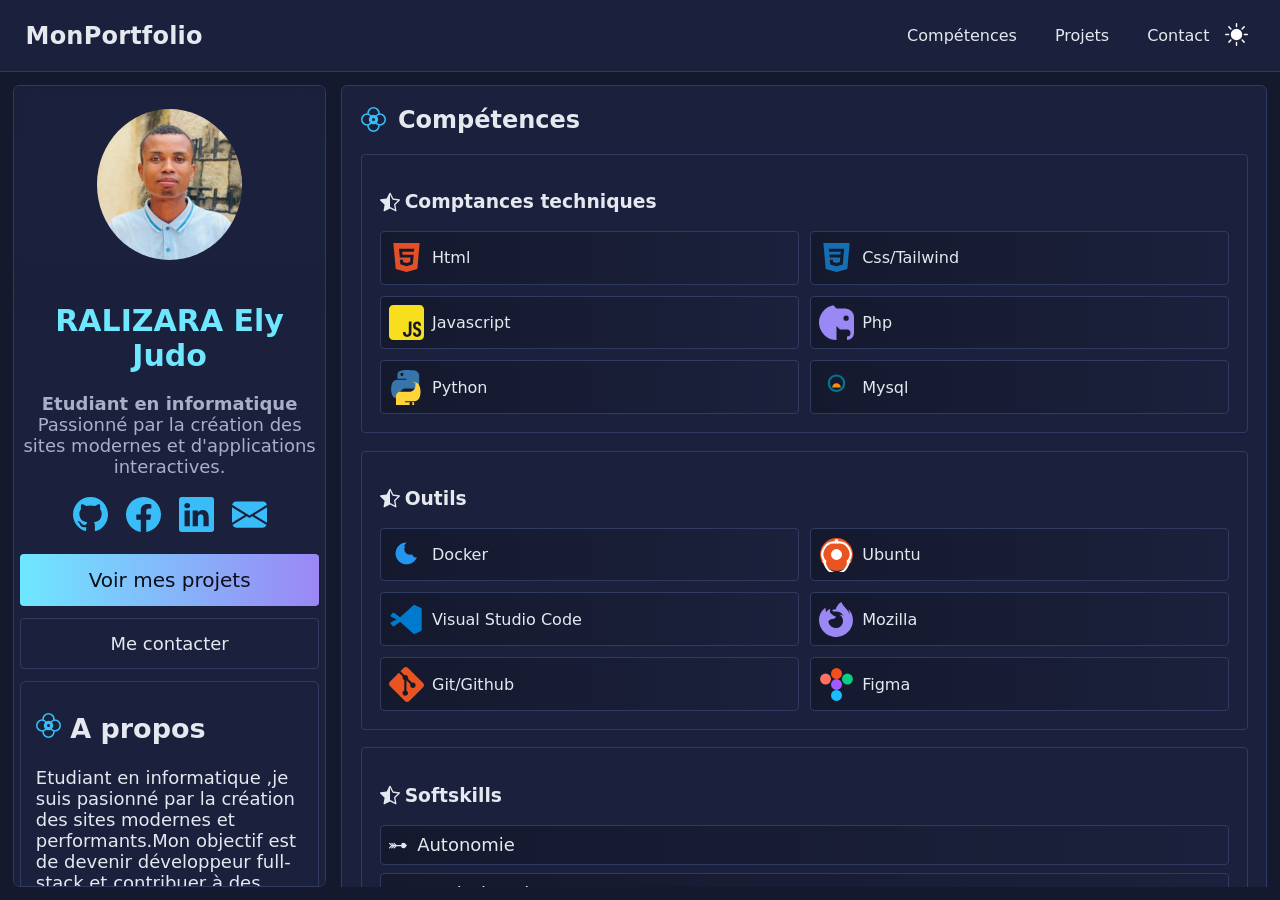
==== commit d58055af: "changement des fichiers" ====
--- a/index.html
+++ b/index.html
@@ -9,12 +9,14 @@
     <link rel="stylesheet" href="assets/css/toolip.css">
 </head>
 <body>
+
+  <!-- En tete -->
   <header class="header">
       <nav class="nav container">
         <button class="menu-toggle" aria-label="Ouvrir le menu"><img src="assets/images/icon/list.svg" alt="" srcset="" id="icon-menu"></button>
           <a href="#" class="logo">MonPortfolio</a>
           <ul class="nav-links">
-              <li data-link="oui"><a href="#accueil">Accueil</a></li>
+               <!--<li data-link="oui"><a href="#accueil">Accueil</a></li>-->
               <li data-link="oui"><a href="#competences">Compétences</a></li>
               <li data-link="oui"><a href="#projets">Projets</a></li>
               <li data-link="oui"><a href="#contact">Contact</a></li>
@@ -27,17 +29,19 @@
 
   <!-- corps-->
   <main>
+    <section class="section1">
     <section id="accueil" class="hero">
       <div class="container hero-grid">
         <div class="hero-image">
           <img src="assets/images/judo.png" alt="Photo de profil" />
         </div>
         <div class="hero-text">
-          <h2>Bonjour! Moi c'est <span class="accent">RALIZARA Ely Judo</span></h2>
+          <h2><span class="accent">RALIZARA Ely Judo</span></h2>
           <p class="subtitle">
             <strong>Etudiant en informatique</strong><br>
-            Passionné par la création des sites modernes et d'applications interactives. 
-          </p>         
+            Passionné par la création des sites modernes et d'applications
+            interactives. 
+          </p>          
           <ul class="meta_link">
             <li>
               <div class="container-toolip">
@@ -98,14 +102,19 @@
         </div>
       </div>
     </section>
-
-    <section id="a-propos" class="section">
+    <section id="a-propos" class="section a-propos">
       <div class="section_child">
       <div class="container about">
         <div>
-          <h2><img src="assets/images/icon/paperclip.svg" alt="" srcset="">A propos</h2>
+          <h2>
+            <svg xmlns="http://www.w3.org/2000/svg" width="25" height="25" fill="#38bdf8" class="bi bi-flower2" viewBox="0 0 16 16">
+              <path d="M8 16a4 4 0 0 0 4-4 4 4 0 0 0 0-8 4 4 0 0 0-8 0 4 4 0 1 0 0 8 4 4 0 0 0 4 4m3-12q0 .11-.03.247c-.544.241-1.091.638-1.598 1.084A3 3 0 0 0 8 5c-.494 0-.96.12-1.372.331-.507-.446-1.054-.843-1.597-1.084A1 1 0 0 1 5 4a3 3 0 0 1 6 0m-.812 6.052A3 3 0 0 0 11 8a3 3 0 0 0-.812-2.052c.215-.18.432-.346.647-.487C11.34 5.131 11.732 5 12 5a3 3 0 1 1 0 6c-.268 0-.66-.13-1.165-.461a7 7 0 0 1-.647-.487m-3.56.617a3 3 0 0 0 2.744 0c.507.446 1.054.842 1.598 1.084q.03.137.03.247a3 3 0 1 1-6 0q0-.11.03-.247c.544-.242 1.091-.638 1.598-1.084m-.816-4.721A3 3 0 0 0 5 8c0 .794.308 1.516.812 2.052a7 7 0 0 1-.647.487C4.66 10.869 4.268 11 4 11a3 3 0 0 1 0-6c.268 0 .66.13 1.165.461.215.141.432.306.647.487M8 9a1 1 0 1 1 0-2 1 1 0 0 1 0 2"/>
+            </svg>        
+            A propos
+          </h2>
           <p>
-            Etudiant en informatique ,je suis pasionné par la création des sites modernes et performants.J'aime transformer des idées en applications concrètes en utilisant HTML,CSS et JavaScript.Mon objectif est de devenir développeur full-stack et contribuer à des projets innovants
+            Etudiant en informatique ,je suis pasionné par la création des 
+            sites modernes et performants.Mon objectif est de devenir développeur full-stack et contribuer à des projets innovants
           </p>
           <div class="stats">
             <div class="stat">
@@ -113,10 +122,6 @@
               <span class="label">Années d'apprentissage</span>
             </div>
             <div class="stat">
-              <span class="num">2+</span>
-              <span class="label">Projets realisés</span>
-            </div>
-            <div class="stat">
               <span class="num">7+</span>
               <span class="label">Technologies utilisés</span>
             </div>
@@ -124,163 +129,250 @@
         </div>
       </div>
     </section>
-
-
+  </section>
+  
+  <section class="section2">
     <!-- competences -->
     <section id="competences" class="section alt">
         <div class="container competences">
-          <h2><img src="assets/images/icon/paperclip.svg" alt="" srcset="">Compétences</h2>
-          <h3>Comptances techniques</h3>
-
-          <div class="skills">
-            <div class="skill">
-              <img src="assets/images/icon/html5_23329.png" alt="">
-              <div class="skill-head-container">
-                <div class="skill-head">
-                  <span>HTML</span><span>Avancé</span>
-                </div>
-                <div class="bar"><span style="width: 90%"></span></div>
-              </div>
-            </div>
-            <div class="skill">
-              <img src="assets/images/icon/que-es-tailwind-css.png" alt="" srcset="">
-              <div class="skill-head-container">
-                <div class="skill-head">
-                  <span>CSS / Tailwind</span><span>Avancé</span>
-                </div>
-                <div class="bar"><span style="width: 85%"></span></div>
-              </div>
-            </div>
-            <div class="skill">
-              <img src="assets/images/icon/Unofficial_JavaScript_logo_2.svg.png" alt="" srcset="">
-              <div class="skill-head-container">
-                <div class="skill-head">
-                  <span>JavaScript / Framework</span><span>Intermédiaire+</span>
-                </div>
-                <div class="bar"><span style="width: 75%"></span></div>
-              </div>
-            </div>
-            <div class="skill">
-              <img src="assets/images/icon/pngimg.com - php_PNG35.png" alt="" srcset="">
-              <div class="skill-head-container">
-                <div class="skill-head">
-                  <span>PHP</span><span>Intermédiaire</span>
-                </div>
-                <div class="bar"><span style="width: 70%"></span></div>
-              </div>
-            </div>
-            <div class="skill">
-              <img src="assets/images/icon/sql-database-generic.svg" alt="" srcset="">
-              <div class="skill-head-container">
-                <div class="skill-head">
-                  <span>SQL</span><span>Intermédiaire</span>
-                </div>
-                <div class="bar"><span style="width: 70%"></span></div>
-              </div>
-            </div>
-            <div class="skill">
-              <img src="assets/images/icon/sql-database-generic.svg" alt="" srcset="">
-              <div class="skill-head-container">
-                <div class="skill-head">
-                  <span>Git/Github</span><span>Intermédiaire</span>
-                </div>
-                <div class="bar"><span style="width: 70%"></span></div>
-              </div>
-            </div>
-
+          <h2>
+            <svg xmlns="http://www.w3.org/2000/svg" width="25" height="25" fill="#38bdf8" class="bi bi-flower2" viewBox="0 0 16 16">
+              <path d="M8 16a4 4 0 0 0 4-4 4 4 0 0 0 0-8 4 4 0 0 0-8 0 4 4 0 1 0 0 8 4 4 0 0 0 4 4m3-12q0 .11-.03.247c-.544.241-1.091.638-1.598 1.084A3 3 0 0 0 8 5c-.494 0-.96.12-1.372.331-.507-.446-1.054-.843-1.597-1.084A1 1 0 0 1 5 4a3 3 0 0 1 6 0m-.812 6.052A3 3 0 0 0 11 8a3 3 0 0 0-.812-2.052c.215-.18.432-.346.647-.487C11.34 5.131 11.732 5 12 5a3 3 0 1 1 0 6c-.268 0-.66-.13-1.165-.461a7 7 0 0 1-.647-.487m-3.56.617a3 3 0 0 0 2.744 0c.507.446 1.054.842 1.598 1.084q.03.137.03.247a3 3 0 1 1-6 0q0-.11.03-.247c.544-.242 1.091-.638 1.598-1.084m-.816-4.721A3 3 0 0 0 5 8c0 .794.308 1.516.812 2.052a7 7 0 0 1-.647.487C4.66 10.869 4.268 11 4 11a3 3 0 0 1 0-6c.268 0 .66.13 1.165.461.215.141.432.306.647.487M8 9a1 1 0 1 1 0-2 1 1 0 0 1 0 2"/>
+            </svg>        
+            Compétences
+          </h2>
+          <div class="skills-box">
+            <h3>
+              <svg xmlns="http://www.w3.org/2000/svg" width="20" height="20" fill="currentColor" class="bi bi-star-half" viewBox="0 0 16 16">
+                <path d="M5.354 5.119 7.538.792A.52.52 0 0 1 8 .5c.183 0 .366.097.465.292l2.184 4.327 4.898.696A.54.54 0 0 1 16 6.32a.55.55 0 0 1-.17.445l-3.523 3.356.83 4.73c.078.443-.36.79-.746.592L8 13.187l-4.389 2.256a.5.5 0 0 1-.146.05c-.342.06-.668-.254-.6-.642l.83-4.73L.173 6.765a.55.55 0 0 1-.172-.403.6.6 0 0 1 .085-.302.51.51 0 0 1 .37-.245zM8 12.027a.5.5 0 0 1 .232.056l3.686 1.894-.694-3.957a.56.56 0 0 1 .162-.505l2.907-2.77-4.052-.576a.53.53 0 0 1-.393-.288L8.001 2.223 8 2.226z"/>
+              </svg>
+              Comptances techniques
+            </h3>
+            <div class="skills-content">
+              <div class="">
+                <svg class="w-6 h-6 text-gray-800 dark:text-white" aria-hidden="true" xmlns="http://www.w3.org/2000/svg" width="35"  height="35"  fill="#e34f26" viewBox="0 0 24 24">
+                  <path d="m3 2 1.578 17.824L12 22l7.467-2.175L21 2H3Zm14.049 6.048H9.075l.172 2.016h7.697l-.626 6.565-4.246 1.381-4.281-1.455-.288-2.932h2.024l.16 1.411 2.4.815 2.346-.763.297-3.005H7.416l-.562-6.05h10.412l-.217 2.017Z"/>
+                </svg>
+                Html
+              </div>
+              <div class="">
+                <svg class="w-6 h-6 text-gray-800 dark:text-white" aria-hidden="true" xmlns="http://www.w3.org/2000/svg" width="35"  height="35"  fill="#1470b3" viewBox="0 0 24 24">
+                  <path d="m3 2 1.578 17.834L12 22l7.468-2.165L21 2H3Zm13.3 14.722-4.293 1.204H12l-4.297-1.204-.297-3.167h2.108l.15 1.526 2.335.639 2.34-.64.245-3.05h-7.27l-.187-2.006h7.64l.174-2.006H6.924l-.176-2.006h10.506l-.954 10.71Z"/>
+                </svg>
+                Css/Tailwind
+              </div>
+              <div class="">
+                <svg xmlns="http://www.w3.org/2000/svg" width="35"  height="35"  fill="#f7df1e" class="bi bi-javascript" viewBox="0 0 16 16">
+                  <path fill-rule="evenodd" d="M14 0a2 2 0 0 1 2 2v12a2 2 0 0 1-2 2H2a2 2 0 0 1-2-2V2a2 2 0 0 1 2-2zM9.053 7.596v3.127l-.007 1.752q0 .498-.186.752t-.556.263q-.342 0-.528-.234-.185-.234-.185-.684v-.175H6.37v.185q0 .665.253 1.113.255.45.703.674.44.225 1.016.225.88 0 1.406-.498.527-.498.527-1.485l.007-1.752V7.596zm3.808-.108q-.585 0-1.006.244a1.67 1.67 0 0 0-.634.674 2.1 2.1 0 0 0-.225.996q0 .753.293 1.182.303.42.967.732l.469.215q.438.186.625.43.185.244.185.635 0 .478-.166.703-.156.224-.527.224-.361.001-.547-.244-.186-.243-.205-.752h-1.162q.02.996.498 1.524.479.527 1.386.527.909 0 1.417-.518.507-.517.507-1.484 0-.81-.332-1.289t-1.045-.79l-.449-.196q-.39-.166-.556-.381-.166-.214-.166-.576 0-.4.165-.596.177-.195.508-.195.361 0 .508.234.156.234.176.703h1.123q-.03-.976-.498-1.484-.47-.518-1.309-.518"/>
+                </svg>
+                Javascript
+              </div>
+              <div class="">
+                <svg fill="#9a88f5" width="35"  height="35"  viewBox="0 0 20 20" xmlns="http://www.w3.org/2000/svg"><path fill-rule="evenodd" d="M10 12v8A10 10 0 0 1 8.17.17L10 2h5a5 5 0 0 1 5 4.99v9.02A4 4 0 0 1 16 20v-2a2 2 0 1 0 0-4h-4l-2-2zm5.5-3a1.5 1.5 0 1 0 0-3 1.5 1.5 0 0 0 0 3z"/></svg>
+                Php
+              </div>
+              <div class="">
+                <svg xmlns="http://www.w3.org/2000/svg" width="35" height="35" viewBox="0 0 256 255">
+                  <path fill="#3776AB" d="M126.9 0c-11.3.1-22.1 1-31.7 2.7-28.1 5-33.2 15.5-33.2 34.9v25.6h66.4v8.5H61.9c-19.6 0-36.7 11.8-42.1 34.2-6.2 25.6-6.5 41.6 0 68.1 4.8 20.1 16.3 34.2 35.9 34.2h23.3v-31.1c0-22.4 19.4-42.1 42.1-42.1h66.4c18.7 0 33.2-15.3 33.2-34.2V37.6c0-18.2-15.2-31.2-33.2-34.9C149.1 1 138.2-.1 126.9 0zm-32.1 20.5c6.3 0 11.4 5.1 11.4 11.4s-5.1 11.4-11.4 11.4-11.4-5.1-11.4-11.4 5.1-11.4 11.4-11.4z"/>
+                  <path fill="#FFD43B" d="M192.8 85.9v31.1c0 22.4-19.4 42.1-42.1 42.1h-66.4c-18.7 0-33.2 15.3-33.2 34.2v68.1c0 18.2 15.2 31.2 33.2 34.9 18.7 3.8 36.6 4.5 66.4 0 28.1-5 33.2-15.5 33.2-34.9v-25.6h-66.4v-8.5h66.4c19.6 0 36.7-11.8 42.1-34.2 6.2-25.6 6.5-41.6 0-68.1-4.8-20.1-16.3-34.2-35.9-34.2h-23.3zm-32.1 148.6c6.3 0 11.4 5.1 11.4 11.4s-5.1 11.4-11.4 11.4-11.4-5.1-11.4-11.4 5.1-11.4 11.4-11.4z"/>
+                </svg>
+
+                Python
+              </div>
+              <div class="">
+                <svg xmlns="http://www.w3.org/2000/svg" width="35" height="35" viewBox="0 0 256 256">
+                  <path fill="#00758F" d="M128 32c-35.3 0-64 28.7-64 64 0 35.3 28.7 64 64 64s64-28.7 64-64c0-35.3-28.7-64-64-64zm0 112c-26.5 0-48-21.5-48-48s21.5-48 48-48 48 21.5 48 48-21.5 48-48 48z"/>
+                  <path fill="#F29111" d="M128 96c-17.7 0-32 14.3-32 32h64c0-17.7-14.3-32-32-32z"/>
+                </svg>
+
+                Mysql
+              </div>
+           
+
+            </div>
           </div>
-          <h3>Outils</h3>
-          <div class="skills">
-            <div class="skill">
-              <svg xmlns="http://www.w3.org/2000/svg" width="35" height="35" fill="#38bdf8" class="bi bi-file-word-fill" viewBox="0 0 16 16">
-                <path d="M12 0H4a2 2 0 0 0-2 2v12a2 2 0 0 0 2 2h8a2 2 0 0 0 2-2V2a2 2 0 0 0-2-2M5.485 4.879l1.036 4.144.997-3.655a.5.5 0 0 1 .964 0l.997 3.655 1.036-4.144a.5.5 0 0 1 .97.242l-1.5 6a.5.5 0 0 1-.967.01L8 7.402l-1.018 3.73a.5.5 0 0 1-.967-.01l-1.5-6a.5.5 0 1 1 .97-.242z"/>
-              </svg>            
-              <div class="skill-head-container">
-                <div class="skill-head">
-                  <span>VS Code</span><span>Avancé</span>
-                </div>
-                <div class="bar"><span style="width: 90%"></span></div>
-              </div>
-            </div>
-            <div class="skill">
-              <svg xmlns="http://www.w3.org/2000/svg" width="35" height="35" fill="green" class="bi bi-file-excel-fill" viewBox="0 0 16 16">
-                <path d="M12 0H4a2 2 0 0 0-2 2v12a2 2 0 0 0 2 2h8a2 2 0 0 0 2-2V2a2 2 0 0 0-2-2M5.884 4.68 8 7.219l2.116-2.54a.5.5 0 1 1 .768.641L8.651 8l2.233 2.68a.5.5 0 0 1-.768.64L8 8.781l-2.116 2.54a.5.5 0 0 1-.768-.641L7.349 8 5.116 5.32a.5.5 0 1 1 .768-.64"/>
+          <div class="skills-box">
+            <h3>
+              <svg xmlns="http://www.w3.org/2000/svg" width="20" height="20" fill="currentColor" class="bi bi-star-half" viewBox="0 0 16 16">
+                <path d="M5.354 5.119 7.538.792A.52.52 0 0 1 8 .5c.183 0 .366.097.465.292l2.184 4.327 4.898.696A.54.54 0 0 1 16 6.32a.55.55 0 0 1-.17.445l-3.523 3.356.83 4.73c.078.443-.36.79-.746.592L8 13.187l-4.389 2.256a.5.5 0 0 1-.146.05c-.342.06-.668-.254-.6-.642l.83-4.73L.173 6.765a.55.55 0 0 1-.172-.403.6.6 0 0 1 .085-.302.51.51 0 0 1 .37-.245zM8 12.027a.5.5 0 0 1 .232.056l3.686 1.894-.694-3.957a.56.56 0 0 1 .162-.505l2.907-2.77-4.052-.576a.53.53 0 0 1-.393-.288L8.001 2.223 8 2.226z"/>
               </svg>
-              <div class="skill-head-container">
-                <div class="skill-head">
-                  <span>Ubuntu</span><span>Intermédiaire</span>
-                </div>
-                <div class="bar"><span style="width: 60%"></span></div>
-              </div>
-            </div>
-            <div class="skill">
-              <svg xmlns="http://www.w3.org/2000/svg" width="35" height="35" fill="orange" class="bi bi-file-ppt-fill" viewBox="0 0 16 16">
-                <path d="M8.188 8.5H7V5h1.188a1.75 1.75 0 1 1 0 3.5"/>
-                <path d="M4 0h8a2 2 0 0 1 2 2v12a2 2 0 0 1-2 2H4a2 2 0 0 1-2-2V2a2 2 0 0 1 2-2m3 4a1 1 0 0 0-1 1v6.5a.5.5 0 0 0 1 0v-2h1.188a2.75 2.75 0 0 0 0-5.5z"/>
-              </svg>              
-              <div class="skill-head-container">
-                <div class="skill-head">
-                  <span>Mozilla</span><span>Intermédiaire</span>
-                </div>
-                <div class="bar"><span style="width: 75%"></span></div>
-              </div>
-            </div>
-            <div class="skill">
-              <svg xmlns="http://www.w3.org/2000/svg" width="35" height="35" fill="#c4774b" class="bi bi-database-fill" viewBox="0 0 16 16">
-                <path d="M3.904 1.777C4.978 1.289 6.427 1 8 1s3.022.289 4.096.777C13.125 2.245 14 2.993 14 4s-.875 1.755-1.904 2.223C11.022 6.711 9.573 7 8 7s-3.022-.289-4.096-.777C2.875 5.755 2 5.007 2 4s.875-1.755 1.904-2.223"/>
-                <path d="M2 6.161V7c0 1.007.875 1.755 1.904 2.223C4.978 9.71 6.427 10 8 10s3.022-.289 4.096-.777C13.125 8.755 14 8.007 14 7v-.839c-.457.432-1.004.751-1.49.972C11.278 7.693 9.682 8 8 8s-3.278-.307-4.51-.867c-.486-.22-1.033-.54-1.49-.972"/>
-                <path d="M2 9.161V10c0 1.007.875 1.755 1.904 2.223C4.978 12.711 6.427 13 8 13s3.022-.289 4.096-.777C13.125 11.755 14 11.007 14 10v-.839c-.457.432-1.004.751-1.49.972-1.232.56-2.828.867-4.51.867s-3.278-.307-4.51-.867c-.486-.22-1.033-.54-1.49-.972"/>
-                <path d="M2 12.161V13c0 1.007.875 1.755 1.904 2.223C4.978 15.711 6.427 16 8 16s3.022-.289 4.096-.777C13.125 14.755 14 14.007 14 13v-.839c-.457.432-1.004.751-1.49.972-1.232.56-2.828.867-4.51.867s-3.278-.307-4.51-.867c-.486-.22-1.033-.54-1.49-.972"/>
+              Outils
+            </h3>
+            <div class="skills-content">
+              <div class="">
+                <svg xmlns="http://www.w3.org/2000/svg" viewBox="0 0 128 128" width="35" height="35">>
+                  <path fill="#2496ED" d="M64 20c-22 0-40 18-40 40 0 22 18 40 40 40 18 0 33-11 38-26-3 1-7 1-10-1-4-2-6-6-7-10-3 1-6 2-9 2-11 0-20-9-20-20 0-4 1-7 3-10-1-1-3-2-5-2z"/>
+                </svg>
+
+                Docker
+              </div>
+              <div class="">
+                <svg xmlns="http://www.w3.org/2000/svg" viewBox="0 0 256 256" width="35" height="35">
+                  <circle cx="128" cy="128" r="120" fill="#E95420"/>
+                  <circle cx="128" cy="128" r="40" fill="#ffffff"/>
+                  <circle cx="128" cy="28" r="14" fill="#ffffff"/>
+                  <circle cx="40" cy="178" r="14" fill="#ffffff"/>
+                  <circle cx="216" cy="178" r="14" fill="#ffffff"/>
+                  <path d="M128 42 A86 86 0 0 1 214 178" stroke="#ffffff" stroke-width="16" fill="none"/>
+                  <path d="M214 178 A86 86 0 0 1 42 178" stroke="#ffffff" stroke-width="16" fill="none"/>
+                  <path d="M42 178 A86 86 0 0 1 128 42" stroke="#ffffff" stroke-width="16" fill="none"/>
+                </svg>
+
+                Ubuntu
+              </div>
+              <div class="">
+                <svg xmlns="http://www.w3.org/2000/svg" viewBox="0 0 128 128" width="35"height="35">
+                  <path fill="#007acc" d="M115.6 21.2L95.8 11.6c-2.5-1.2-5.5-.8-7.5 1L40.4 55.6 19.8 40.1c-2-1.5-4.8-1.3-6.5.5L6.8 47.3c-1.6 2-1.3 4.8.7 6.5L27.7 64 7.5 74.2c-2 1.6-2.3 4.5-.7 6.5l6.5 6.7c1.7 1.8 4.5 2 6.5.5l20.6-15.5 47.9 43c2 1.8 5 2.2 7.5 1l19.8-9.6c2.4-1.2 4-3.7 4-6.4V27.6c0-2.7-1.6-5.2-4-6.4z"/>
+                </svg>
+
+                Visual Studio Code
+              </div>
+              <div class="">
+                <svg xmlns="http://www.w3.org/2000/svg" width="35" height="35" fill="#9a88f5" class="bi bi-browser-firefox" viewBox="0 0 16 16">
+                  <path d="M13.384 3.408c.535.276 1.22 1.152 1.556 1.963a8 8 0 0 1 .503 3.897l-.009.077-.026.224A7.758 7.758 0 0 1 .006 8.257v-.04q.025-.545.114-1.082c.01-.074.075-.42.09-.489l.01-.051a6.6 6.6 0 0 1 1.041-2.35q.327-.465.725-.87.35-.358.758-.65a1.5 1.5 0 0 1 .26-.137c-.018.268-.04 1.553.268 1.943h.003a5.7 5.7 0 0 1 1.868-1.443 3.6 3.6 0 0 0 .021 1.896q.105.07.2.152c.107.09.226.207.454.433l.068.066.009.009a2 2 0 0 0 .213.18c.383.287.943.563 1.306.741.201.1.342.168.359.193l.004.008c-.012.193-.695.858-.933.858-2.206 0-2.564 1.335-2.564 1.335.087.997.714 1.839 1.517 2.357a4 4 0 0 0 .439.241q.114.05.228.094c.325.115.665.18 1.01.194 3.043.143 4.155-2.804 3.129-4.745v-.001a3 3 0 0 0-.731-.9 3 3 0 0 0-.571-.37l-.003-.002a2.68 2.68 0 0 1 1.87.454 3.92 3.92 0 0 0-3.396-1.983q-.116.001-.23.01l-.042.003V4.31h-.002a4 4 0 0 0-.8.14 7 7 0 0 0-.333-.314 2 2 0 0 0-.2-.152 4 4 0 0 1-.088-.383 5 5 0 0 1 1.352-.289l.05-.003c.052-.004.125-.01.205-.012C7.996 2.212 8.733.843 10.17.002l-.003.005.003-.001.002-.002h.002l.002-.002h.015a.02.02 0 0 1 .012.007 2.4 2.4 0 0 0 .206.48q.09.153.183.297c.49.774 1.023 1.379 1.543 1.968.771.874 1.512 1.715 2.036 3.02l-.001-.013a8 8 0 0 0-.786-2.353"/>
+                </svg>               
+                Mozilla
+              </div>
+              <div class="">
+                <svg xmlns="http://www.w3.org/2000/svg" viewBox="0 0 128 128" width="35"height="35">
+                  <path fill="#E95420" d="M124.7 58.4L69.6 3.3c-4.4-4.4-11.5-4.4-15.9 0L41.9 15.1l15 15c3.5-1.2 7.6-.4 10.4 2.4 2.8 2.8 3.6 6.9 2.4 10.4l14.4 14.4c3.5-1.2 7.6-.4 10.4 2.4 3.9 3.9 3.9 10.3 0 14.2-3.9 3.9-10.3 3.9-14.2 0-2.9-2.9-3.6-7.2-2.2-10.8L63.9 48.7v37.7c1 .5 1.9 1.1 2.7 1.9 3.9 3.9 3.9 10.3 0 14.2-3.9 3.9-10.3 3.9-14.2 0-3.9-3.9-3.9-10.3 0-14.2 1-1 2.2-1.8 3.5-2.3V47.8c-1.3-.5-2.5-1.3-3.5-2.3-3-3-3.7-7.4-2.1-11.1L35.9 20.9 3.3 53.5c-4.4 4.4-4.4 11.5 0 15.9l55.1 55.1c4.4 4.4 11.5 4.4 15.9 0l50.4-50.4c4.4-4.4 4.4-11.5 0-15.7z"/>
+                </svg>
+
+                Git/Github
+              </div>
+              <div class="">
+               <svg xmlns="http://www.w3.org/2000/svg" viewBox="0 0 128 128" width="35"height="35">
+                <circle cx="64" cy="24" r="20" fill="#F24E1E"/>
+                <circle cx="64" cy="64" r="20" fill="#A259FF"/>
+                <circle cx="64" cy="104" r="20" fill="#1ABCFE"/>
+                <circle cx="24" cy="44" r="20" fill="#FF7262"/>
+                <circle cx="104" cy="44" r="20" fill="#0ACF83"/>
               </svg>
-              <div class="skill-head-container">
-                <div class="skill-head">
-                  <span>Acces</span><span>Intermédiaire</span>
-                </div>
-                <div class="bar"><span style="width: 70%"></span></div>
-              </div>
+
+                Figma
+              </div>
+              
+              
+
             </div>
           </div>
-          <h3>Soft skills</h3>
-          <div class="skills">
-            <ul class="soft-skill">
-              <li>Autonomie</li>
-              <li>Esprit d'analyse</li>
-              <li>Travail en équipe</li>
-              <li>Persérvérance</li>
-            </ul>
+          <div class="skills-box">
+            <h3>
+              <svg xmlns="http://www.w3.org/2000/svg" width="20" height="20" fill="currentColor" class="bi bi-star-half" viewBox="0 0 16 16">
+                <path d="M5.354 5.119 7.538.792A.52.52 0 0 1 8 .5c.183 0 .366.097.465.292l2.184 4.327 4.898.696A.54.54 0 0 1 16 6.32a.55.55 0 0 1-.17.445l-3.523 3.356.83 4.73c.078.443-.36.79-.746.592L8 13.187l-4.389 2.256a.5.5 0 0 1-.146.05c-.342.06-.668-.254-.6-.642l.83-4.73L.173 6.765a.55.55 0 0 1-.172-.403.6.6 0 0 1 .085-.302.51.51 0 0 1 .37-.245zM8 12.027a.5.5 0 0 1 .232.056l3.686 1.894-.694-3.957a.56.56 0 0 1 .162-.505l2.907-2.77-4.052-.576a.53.53 0 0 1-.393-.288L8.001 2.223 8 2.226z"/>
+              </svg>
+              Softskills
+            </h3>
+            <div class="skills">
+              <ul class="soft-skill">
+                <li>
+                  <svg xmlns="http://www.w3.org/2000/svg" width="18" height="18" fill="currentColor" class="bi bi-heart-arrow" viewBox="0 0 16 16">
+                    <path d="M6.707 9h4.364c-.536 1.573 2.028 3.806 4.929-.5-2.9-4.306-5.465-2.073-4.929-.5H6.707L4.854 6.146a.5.5 0 1 0-.708.708L5.293 8h-.586L2.854 6.146a.5.5 0 1 0-.708.708L3.293 8h-.586L.854 6.146a.5.5 0 1 0-.708.708L1.793 8.5.146 10.146a.5.5 0 0 0 .708.708L2.707 9h.586l-1.147 1.146a.5.5 0 0 0 .708.708L4.707 9h.586l-1.147 1.146a.5.5 0 0 0 .708.708z"/>
+                  </svg>
+                  Autonomie
+                </li>
+                <li>
+                  <svg xmlns="http://www.w3.org/2000/svg" width="18" height="18" fill="currentColor" class="bi bi-heart-arrow" viewBox="0 0 16 16">
+                    <path d="M6.707 9h4.364c-.536 1.573 2.028 3.806 4.929-.5-2.9-4.306-5.465-2.073-4.929-.5H6.707L4.854 6.146a.5.5 0 1 0-.708.708L5.293 8h-.586L2.854 6.146a.5.5 0 1 0-.708.708L3.293 8h-.586L.854 6.146a.5.5 0 1 0-.708.708L1.793 8.5.146 10.146a.5.5 0 0 0 .708.708L2.707 9h.586l-1.147 1.146a.5.5 0 0 0 .708.708L4.707 9h.586l-1.147 1.146a.5.5 0 0 0 .708.708z"/>
+                  </svg>
+
+                  Esprit d'analyse
+                </li>
+                <li>
+                  <svg xmlns="http://www.w3.org/2000/svg" width="18" height="18" fill="currentColor" class="bi bi-heart-arrow" viewBox="0 0 16 16">
+                    <path d="M6.707 9h4.364c-.536 1.573 2.028 3.806 4.929-.5-2.9-4.306-5.465-2.073-4.929-.5H6.707L4.854 6.146a.5.5 0 1 0-.708.708L5.293 8h-.586L2.854 6.146a.5.5 0 1 0-.708.708L3.293 8h-.586L.854 6.146a.5.5 0 1 0-.708.708L1.793 8.5.146 10.146a.5.5 0 0 0 .708.708L2.707 9h.586l-1.147 1.146a.5.5 0 0 0 .708.708L4.707 9h.586l-1.147 1.146a.5.5 0 0 0 .708.708z"/>
+                  </svg>
+
+                  Travail en équipe
+                </li>
+                <li>
+                  <svg xmlns="http://www.w3.org/2000/svg" width="18" height="18" fill="currentColor" class="bi bi-heart-arrow" viewBox="0 0 16 16">
+                    <path d="M6.707 9h4.364c-.536 1.573 2.028 3.806 4.929-.5-2.9-4.306-5.465-2.073-4.929-.5H6.707L4.854 6.146a.5.5 0 1 0-.708.708L5.293 8h-.586L2.854 6.146a.5.5 0 1 0-.708.708L3.293 8h-.586L.854 6.146a.5.5 0 1 0-.708.708L1.793 8.5.146 10.146a.5.5 0 0 0 .708.708L2.707 9h.586l-1.147 1.146a.5.5 0 0 0 .708.708L4.707 9h.586l-1.147 1.146a.5.5 0 0 0 .708.708z"/>
+                  </svg>
+
+                  Persérvérance
+                </li>
+              </ul>
+            </div>          
           </div>
         </div>
-      </div>
-
     </section>
     <section class="section" id="formation">
-        <h2><img src="assets/images/icon/paperclip.svg" alt="" srcset="">Formations</h2>
-          <ul class="soft-skill">
-            <li>Licence en informatique </li>
-            <li>Université ISSTM(Institut Superière des Sciences et Technologies de Mahajanga)</li>
-            <li>2024 - Jusqu'au present</li>
-            <li>Cours importants : Programmation,Algorithmique,Base de données</li>
-          </ul>
+      <div class="container">
+        <h2>
+          <svg xmlns="http://www.w3.org/2000/svg" width="25" height="25" fill="#38bdf8" class="bi bi-flower2" viewBox="0 0 16 16">
+            <path d="M8 16a4 4 0 0 0 4-4 4 4 0 0 0 0-8 4 4 0 0 0-8 0 4 4 0 1 0 0 8 4 4 0 0 0 4 4m3-12q0 .11-.03.247c-.544.241-1.091.638-1.598 1.084A3 3 0 0 0 8 5c-.494 0-.96.12-1.372.331-.507-.446-1.054-.843-1.597-1.084A1 1 0 0 1 5 4a3 3 0 0 1 6 0m-.812 6.052A3 3 0 0 0 11 8a3 3 0 0 0-.812-2.052c.215-.18.432-.346.647-.487C11.34 5.131 11.732 5 12 5a3 3 0 1 1 0 6c-.268 0-.66-.13-1.165-.461a7 7 0 0 1-.647-.487m-3.56.617a3 3 0 0 0 2.744 0c.507.446 1.054.842 1.598 1.084q.03.137.03.247a3 3 0 1 1-6 0q0-.11.03-.247c.544-.242 1.091-.638 1.598-1.084m-.816-4.721A3 3 0 0 0 5 8c0 .794.308 1.516.812 2.052a7 7 0 0 1-.647.487C4.66 10.869 4.268 11 4 11a3 3 0 0 1 0-6c.268 0 .66.13 1.165.461.215.141.432.306.647.487M8 9a1 1 0 1 1 0-2 1 1 0 0 1 0 2"/>
+          </svg>        
+          Formations
+        </h2>
+        <ul class="soft-skill">
+          <li>
+            <svg xmlns="http://www.w3.org/2000/svg" width="18" height="18" fill="currentColor" class="bi bi-pc-display-horizontal" viewBox="0 0 16 16">
+              <path d="M1.5 0A1.5 1.5 0 0 0 0 1.5v7A1.5 1.5 0 0 0 1.5 10H6v1H1a1 1 0 0 0-1 1v3a1 1 0 0 0 1 1h14a1 1 0 0 0 1-1v-3a1 1 0 0 0-1-1h-5v-1h4.5A1.5 1.5 0 0 0 16 8.5v-7A1.5 1.5 0 0 0 14.5 0zm0 1h13a.5.5 0 0 1 .5.5v7a.5.5 0 0 1-.5.5h-13a.5.5 0 0 1-.5-.5v-7a.5.5 0 0 1 .5-.5M12 12.5a.5.5 0 1 1 1 0 .5.5 0 0 1-1 0m2 0a.5.5 0 1 1 1 0 .5.5 0 0 1-1 0M1.5 12h5a.5.5 0 0 1 0 1h-5a.5.5 0 0 1 0-1M1 14.25a.25.25 0 0 1 .25-.25h5.5a.25.25 0 1 1 0 .5h-5.5a.25.25 0 0 1-.25-.25"/>
+            </svg>
+            Licence en informatique 
+          </li>
+          <li>
+            <svg xmlns="http://www.w3.org/2000/svg" width="18" height="18" fill="currentColor" class="bi bi-mortarboard-fill" viewBox="0 0 16 16">
+              <path d="M8.211 2.047a.5.5 0 0 0-.422 0l-7.5 3.5a.5.5 0 0 0 .025.917l7.5 3a.5.5 0 0 0 .372 0L14 7.14V13a1 1 0 0 0-1 1v2h3v-2a1 1 0 0 0-1-1V6.739l.686-.275a.5.5 0 0 0 .025-.917z"/>
+              <path d="M4.176 9.032a.5.5 0 0 0-.656.327l-.5 1.7a.5.5 0 0 0 .294.605l4.5 1.8a.5.5 0 0 0 .372 0l4.5-1.8a.5.5 0 0 0 .294-.605l-.5-1.7a.5.5 0 0 0-.656-.327L8 10.466z"/>
+            </svg>
+            Université ISSTM(Institut Superière des Sciences et Technologies de Mahajanga)
+          </li>
+          <li>
+            <svg xmlns="http://www.w3.org/2000/svg" width="18" height="18" fill="currentColor" class="bi bi-calendar2" viewBox="0 0 16 16">
+              <path d="M3.5 0a.5.5 0 0 1 .5.5V1h8V.5a.5.5 0 0 1 1 0V1h1a2 2 0 0 1 2 2v11a2 2 0 0 1-2 2H2a2 2 0 0 1-2-2V3a2 2 0 0 1 2-2h1V.5a.5.5 0 0 1 .5-.5M2 2a1 1 0 0 0-1 1v11a1 1 0 0 0 1 1h12a1 1 0 0 0 1-1V3a1 1 0 0 0-1-1z"/>
+              <path d="M2.5 4a.5.5 0 0 1 .5-.5h10a.5.5 0 0 1 .5.5v1a.5.5 0 0 1-.5.5H3a.5.5 0 0 1-.5-.5z"/>
+            </svg>
+            2024 - Jusqu'au present
+          </li>
+          <li>
+            <svg xmlns="http://www.w3.org/2000/svg" width="18" height="18" fill="currentColor" class="bi bi-calendar2-week" viewBox="0 0 16 16">
+              <path d="M3.5 0a.5.5 0 0 1 .5.5V1h8V.5a.5.5 0 0 1 1 0V1h1a2 2 0 0 1 2 2v11a2 2 0 0 1-2 2H2a2 2 0 0 1-2-2V3a2 2 0 0 1 2-2h1V.5a.5.5 0 0 1 .5-.5M2 2a1 1 0 0 0-1 1v11a1 1 0 0 0 1 1h12a1 1 0 0 0 1-1V3a1 1 0 0 0-1-1z"/>
+              <path d="M2.5 4a.5.5 0 0 1 .5-.5h10a.5.5 0 0 1 .5.5v1a.5.5 0 0 1-.5.5H3a.5.5 0 0 1-.5-.5zM11 7.5a.5.5 0 0 1 .5-.5h1a.5.5 0 0 1 .5.5v1a.5.5 0 0 1-.5.5h-1a.5.5 0 0 1-.5-.5zm-3 0a.5.5 0 0 1 .5-.5h1a.5.5 0 0 1 .5.5v1a.5.5 0 0 1-.5.5h-1a.5.5 0 0 1-.5-.5zm-5 3a.5.5 0 0 1 .5-.5h1a.5.5 0 0 1 .5.5v1a.5.5 0 0 1-.5.5h-1a.5.5 0 0 1-.5-.5zm3 0a.5.5 0 0 1 .5-.5h1a.5.5 0 0 1 .5.5v1a.5.5 0 0 1-.5.5h-1a.5.5 0 0 1-.5-.5z"/>
+            </svg>
+            Cours importants : Programmation,Algorithmique,Base de données
+          </li>
+        </ul>
+      </div>
     </section>
-
     <!-- Projets -->
     <section id="projets" class="section">
       <div class="container">
-        <h2><img src="assets/images/icon/paperclip.svg" alt="" srcset="">Projets</h2>
+        <h2>
+          <svg xmlns="http://www.w3.org/2000/svg" width="25" height="25" fill="#38bdf8" class="bi bi-flower2" viewBox="0 0 16 16">
+            <path d="M8 16a4 4 0 0 0 4-4 4 4 0 0 0 0-8 4 4 0 0 0-8 0 4 4 0 1 0 0 8 4 4 0 0 0 4 4m3-12q0 .11-.03.247c-.544.241-1.091.638-1.598 1.084A3 3 0 0 0 8 5c-.494 0-.96.12-1.372.331-.507-.446-1.054-.843-1.597-1.084A1 1 0 0 1 5 4a3 3 0 0 1 6 0m-.812 6.052A3 3 0 0 0 11 8a3 3 0 0 0-.812-2.052c.215-.18.432-.346.647-.487C11.34 5.131 11.732 5 12 5a3 3 0 1 1 0 6c-.268 0-.66-.13-1.165-.461a7 7 0 0 1-.647-.487m-3.56.617a3 3 0 0 0 2.744 0c.507.446 1.054.842 1.598 1.084q.03.137.03.247a3 3 0 1 1-6 0q0-.11.03-.247c.544-.242 1.091-.638 1.598-1.084m-.816-4.721A3 3 0 0 0 5 8c0 .794.308 1.516.812 2.052a7 7 0 0 1-.647.487C4.66 10.869 4.268 11 4 11a3 3 0 0 1 0-6c.268 0 .66.13 1.165.461.215.141.432.306.647.487M8 9a1 1 0 1 1 0-2 1 1 0 0 1 0 2"/>
+          </svg>        
+          Projets
+        </h2>
         <div class="projects">
           <article class="card">
             <div class="card-body">
               <h3>Gestion d'école</h3>
-              <img src="https://images.unsplash.com/photo-1555066931-4365d14bab8c?q=80&w=800" alt="Projet 1" />
+              <!-- <img src="https://images.unsplash.com/photo-1555066931-4365d14bab8c?q=80&w=800" alt="Projet 1" /> -->
               <p>Une interface propre</p>
               <div class="tags">
-                <span><img src="assets/images/icon/html5_23329.png" alt=""></span>
-                <span><img src="assets/images/icon/css-logo-ac2736c00cb6dc828b06440647cf86a1.png" alt="" srcset=""></span>
-                <span><img src="assets/images/icon/logo-js.svg" alt="" srcset=""></span>
-                <span><img src="assets/images/icon/sql-database-generic.svg" alt="" srcset=""></span>
+                <span>
+                  <svg class="w-6 h-6 text-gray-800 dark:text-white" aria-hidden="true" xmlns="http://www.w3.org/2000/svg" width="30"  height="30"  fill="#e34f26" viewBox="0 0 24 24">
+                    <path d="m3 2 1.578 17.824L12 22l7.467-2.175L21 2H3Zm14.049 6.048H9.075l.172 2.016h7.697l-.626 6.565-4.246 1.381-4.281-1.455-.288-2.932h2.024l.16 1.411 2.4.815 2.346-.763.297-3.005H7.416l-.562-6.05h10.412l-.217 2.017Z"/>
+                  </svg>
+                </span>
+                <span>
+                  <svg class="w-6 h-6 text-gray-800 dark:text-white" aria-hidden="true" xmlns="http://www.w3.org/2000/svg" width="30"  height="30"  fill="#1572b6" viewBox="0 0 24 24">
+                    <path d="m3 2 1.578 17.834L12 22l7.468-2.165L21 2H3Zm13.3 14.722-4.293 1.204H12l-4.297-1.204-.297-3.167h2.108l.15 1.526 2.335.639 2.34-.64.245-3.05h-7.27l-.187-2.006h7.64l.174-2.006H6.924l-.176-2.006h10.506l-.954 10.71Z"/>
+                  </svg>
+                </span>
+                <span>
+                  <svg xmlns="http://www.w3.org/2000/svg" width="30"style="padding: 3px;" height="30"  fill="#f4dc1d" class="bi bi-javascript" viewBox="0 0 16 16">
+                    <path fill-rule="evenodd" d="M14 0a2 2 0 0 1 2 2v12a2 2 0 0 1-2 2H2a2 2 0 0 1-2-2V2a2 2 0 0 1 2-2zM9.053 7.596v3.127l-.007 1.752q0 .498-.186.752t-.556.263q-.342 0-.528-.234-.185-.234-.185-.684v-.175H6.37v.185q0 .665.253 1.113.255.45.703.674.44.225 1.016.225.88 0 1.406-.498.527-.498.527-1.485l.007-1.752V7.596zm3.808-.108q-.585 0-1.006.244a1.67 1.67 0 0 0-.634.674 2.1 2.1 0 0 0-.225.996q0 .753.293 1.182.303.42.967.732l.469.215q.438.186.625.43.185.244.185.635 0 .478-.166.703-.156.224-.527.224-.361.001-.547-.244-.186-.243-.205-.752h-1.162q.02.996.498 1.524.479.527 1.386.527.909 0 1.417-.518.507-.517.507-1.484 0-.81-.332-1.289t-1.045-.79l-.449-.196q-.39-.166-.556-.381-.166-.214-.166-.576 0-.4.165-.596.177-.195.508-.195.361 0 .508.234.156.234.176.703h1.123q-.03-.976-.498-1.484-.47-.518-1.309-.518"/>
+                  </svg>
+                </span>
+                <span>
+                  <svg fill="#1572b6" width="30"  height="30"  viewBox="0 0 20 20" xmlns="http://www.w3.org/2000/svg"><path fill-rule="evenodd" d="M10 12v8A10 10 0 0 1 8.17.17L10 2h5a5 5 0 0 1 5 4.99v9.02A4 4 0 0 1 16 20v-2a2 2 0 1 0 0-4h-4l-2-2zm5.5-3a1.5 1.5 0 1 0 0-3 1.5 1.5 0 0 0 0 3z"/></svg>
+                </span>
               </div>
               <div class="card-actions">
-                <a class="btn small" href="#" target="_blank">Demo</a>
+                <a class="btn small" href="#" target="_blank">Github</a>
                 <a class="btn small ghost" href="#" target="_blank">Code</a>
               </div>
             </div>
@@ -288,15 +380,29 @@
           <article class="card">
             <div class="card-body">
               <h3>Site Portfolio</h3>
-              <img src="https://images.unsplash.com/photo-1498050108023-c5249f4df085?q=80&w=800" alt="Projet 2" />
+              <!-- <img src="https://images.unsplash.com/photo-1498050108023-c5249f4df085?q=80&w=800" alt="Projet 2" /> -->
               <p>Design minimaliste, performance optimisée.</p>
               <div class="tags">
-                <span><img src="assets/images/icon/html5_23329.png" alt=""></span>
-                <span><img src="assets/images/icon/css-logo-ac2736c00cb6dc828b06440647cf86a1.png" alt="" srcset=""></span>
-                <span><img src="assets/images/icon/logo-js.svg" alt="" srcset=""></span>
-              </div>
-              <div class="card-actions">
-                <a class="btn small" href="#" target="_blank">Demo</a>
+                <span>
+                  <svg class="w-6 h-6 text-gray-800 dark:text-white" aria-hidden="true" xmlns="http://www.w3.org/2000/svg" width="30"  height="30"  fill="#e34f26" viewBox="0 0 24 24">
+                    <path d="m3 2 1.578 17.824L12 22l7.467-2.175L21 2H3Zm14.049 6.048H9.075l.172 2.016h7.697l-.626 6.565-4.246 1.381-4.281-1.455-.288-2.932h2.024l.16 1.411 2.4.815 2.346-.763.297-3.005H7.416l-.562-6.05h10.412l-.217 2.017Z"/>
+                  </svg>
+                </span>
+                <span>
+                  <svg class="w-6 h-6 text-gray-800 dark:text-white" aria-hidden="true" xmlns="http://www.w3.org/2000/svg" width="30"  height="30"  fill="#1572b6" viewBox="0 0 24 24">
+                    <path d="m3 2 1.578 17.834L12 22l7.468-2.165L21 2H3Zm13.3 14.722-4.293 1.204H12l-4.297-1.204-.297-3.167h2.108l.15 1.526 2.335.639 2.34-.64.245-3.05h-7.27l-.187-2.006h7.64l.174-2.006H6.924l-.176-2.006h10.506l-.954 10.71Z"/>
+                  </svg>
+                </span>
+                <span>
+                  <svg xmlns="http://www.w3.org/2000/svg" width="30"style="padding: 3px;" height="30"  fill="#f4dc1d" class="bi bi-javascript" viewBox="0 0 16 16">
+                    <path fill-rule="evenodd" d="M14 0a2 2 0 0 1 2 2v12a2 2 0 0 1-2 2H2a2 2 0 0 1-2-2V2a2 2 0 0 1 2-2zM9.053 7.596v3.127l-.007 1.752q0 .498-.186.752t-.556.263q-.342 0-.528-.234-.185-.234-.185-.684v-.175H6.37v.185q0 .665.253 1.113.255.45.703.674.44.225 1.016.225.88 0 1.406-.498.527-.498.527-1.485l.007-1.752V7.596zm3.808-.108q-.585 0-1.006.244a1.67 1.67 0 0 0-.634.674 2.1 2.1 0 0 0-.225.996q0 .753.293 1.182.303.42.967.732l.469.215q.438.186.625.43.185.244.185.635 0 .478-.166.703-.156.224-.527.224-.361.001-.547-.244-.186-.243-.205-.752h-1.162q.02.996.498 1.524.479.527 1.386.527.909 0 1.417-.518.507-.517.507-1.484 0-.81-.332-1.289t-1.045-.79l-.449-.196q-.39-.166-.556-.381-.166-.214-.166-.576 0-.4.165-.596.177-.195.508-.195.361 0 .508.234.156.234.176.703h1.123q-.03-.976-.498-1.484-.47-.518-1.309-.518"/>
+                  </svg>
+                </span>
+                <span>
+                  <svg fill="#1572b6" width="30"  height="30"  viewBox="0 0 20 20" xmlns="http://www.w3.org/2000/svg"><path fill-rule="evenodd" d="M10 12v8A10 10 0 0 1 8.17.17L10 2h5a5 5 0 0 1 5 4.99v9.02A4 4 0 0 1 16 20v-2a2 2 0 1 0 0-4h-4l-2-2zm5.5-3a1.5 1.5 0 1 0 0-3 1.5 1.5 0 0 0 0 3z"/></svg>
+                </span>
+              </div>              <div class="card-actions">
+                <a class="btn small" href="#" target="_blank">Github</a>
                 <a class="btn small ghost" href="#" target="_blank">Code</a>
               </div>
             </div>
@@ -304,16 +410,29 @@
           <article class="card">
             <div class="card-body">
               <h3>Gestion de bibliothèque</h3>
-              <img src="https://images.unsplash.com/photo-1498050108023-c5249f4df085?q=80&w=800" alt="Projet 3" />
+              <!-- <img src="https://images.unsplash.com/photo-1498050108023-c5249f4df085?q=80&w=800" alt="Projet 3" /> -->
               <p>Performance optimisée,interface élégante</p>
               <div class="tags">
-                <span><img src="assets/images/icon/html5_23329.png" alt=""></span>
-                <span><img src="assets/images/icon/css-logo-ac2736c00cb6dc828b06440647cf86a1.png" alt="" srcset=""></span>
-                <span><img src="assets/images/icon/logo-js.svg" alt="" srcset=""></span>
-                <span><img src="assets/images/icon/sql-database-generic.svg" alt="" srcset=""></span>
-              </div>
-              <div class="card-actions">
-                <a class="btn small" href="#" target="_blank">Demo</a>
+                <span>
+                  <svg class="w-6 h-6 text-gray-800 dark:text-white" aria-hidden="true" xmlns="http://www.w3.org/2000/svg" width="30"  height="30"  fill="#e34f26" viewBox="0 0 24 24">
+                    <path d="m3 2 1.578 17.824L12 22l7.467-2.175L21 2H3Zm14.049 6.048H9.075l.172 2.016h7.697l-.626 6.565-4.246 1.381-4.281-1.455-.288-2.932h2.024l.16 1.411 2.4.815 2.346-.763.297-3.005H7.416l-.562-6.05h10.412l-.217 2.017Z"/>
+                  </svg>
+                </span>
+                <span>
+                  <svg class="w-6 h-6 text-gray-800 dark:text-white" aria-hidden="true" xmlns="http://www.w3.org/2000/svg" width="30"  height="30"  fill="#1572b6" viewBox="0 0 24 24">
+                    <path d="m3 2 1.578 17.834L12 22l7.468-2.165L21 2H3Zm13.3 14.722-4.293 1.204H12l-4.297-1.204-.297-3.167h2.108l.15 1.526 2.335.639 2.34-.64.245-3.05h-7.27l-.187-2.006h7.64l.174-2.006H6.924l-.176-2.006h10.506l-.954 10.71Z"/>
+                  </svg>
+                </span>
+                <span>
+                  <svg xmlns="http://www.w3.org/2000/svg" width="30"style="padding: 3px;" height="30"  fill="#f4dc1d" class="bi bi-javascript" viewBox="0 0 16 16">
+                    <path fill-rule="evenodd" d="M14 0a2 2 0 0 1 2 2v12a2 2 0 0 1-2 2H2a2 2 0 0 1-2-2V2a2 2 0 0 1 2-2zM9.053 7.596v3.127l-.007 1.752q0 .498-.186.752t-.556.263q-.342 0-.528-.234-.185-.234-.185-.684v-.175H6.37v.185q0 .665.253 1.113.255.45.703.674.44.225 1.016.225.88 0 1.406-.498.527-.498.527-1.485l.007-1.752V7.596zm3.808-.108q-.585 0-1.006.244a1.67 1.67 0 0 0-.634.674 2.1 2.1 0 0 0-.225.996q0 .753.293 1.182.303.42.967.732l.469.215q.438.186.625.43.185.244.185.635 0 .478-.166.703-.156.224-.527.224-.361.001-.547-.244-.186-.243-.205-.752h-1.162q.02.996.498 1.524.479.527 1.386.527.909 0 1.417-.518.507-.517.507-1.484 0-.81-.332-1.289t-1.045-.79l-.449-.196q-.39-.166-.556-.381-.166-.214-.166-.576 0-.4.165-.596.177-.195.508-.195.361 0 .508.234.156.234.176.703h1.123q-.03-.976-.498-1.484-.47-.518-1.309-.518"/>
+                  </svg>
+                </span>
+                <span>
+                  <svg fill="#1572b6" width="30"  height="30"  viewBox="0 0 20 20" xmlns="http://www.w3.org/2000/svg"><path fill-rule="evenodd" d="M10 12v8A10 10 0 0 1 8.17.17L10 2h5a5 5 0 0 1 5 4.99v9.02A4 4 0 0 1 16 20v-2a2 2 0 1 0 0-4h-4l-2-2zm5.5-3a1.5 1.5 0 1 0 0-3 1.5 1.5 0 0 0 0 3z"/></svg>
+                </span>
+              </div>              <div class="card-actions">
+                <a class="btn small" href="#" target="_blank">Github</a>
                 <a class="btn small ghost" href="#" target="_blank">Code</a>
               </div>
             </div>
@@ -325,9 +444,20 @@
         <!-- Contact -->
     <section id="contact" class="section">
       <div class="container">
-        <h2><img src="assets/images/icon/paperclip.svg" alt="" srcset="">Contact</h2>
+        <h2>
+          <svg xmlns="http://www.w3.org/2000/svg" width="25" height="25" fill="#38bdf8" class="bi bi-flower2" viewBox="0 0 16 16">
+            <path d="M8 16a4 4 0 0 0 4-4 4 4 0 0 0 0-8 4 4 0 0 0-8 0 4 4 0 1 0 0 8 4 4 0 0 0 4 4m3-12q0 .11-.03.247c-.544.241-1.091.638-1.598 1.084A3 3 0 0 0 8 5c-.494 0-.96.12-1.372.331-.507-.446-1.054-.843-1.597-1.084A1 1 0 0 1 5 4a3 3 0 0 1 6 0m-.812 6.052A3 3 0 0 0 11 8a3 3 0 0 0-.812-2.052c.215-.18.432-.346.647-.487C11.34 5.131 11.732 5 12 5a3 3 0 1 1 0 6c-.268 0-.66-.13-1.165-.461a7 7 0 0 1-.647-.487m-3.56.617a3 3 0 0 0 2.744 0c.507.446 1.054.842 1.598 1.084q.03.137.03.247a3 3 0 1 1-6 0q0-.11.03-.247c.544-.242 1.091-.638 1.598-1.084m-.816-4.721A3 3 0 0 0 5 8c0 .794.308 1.516.812 2.052a7 7 0 0 1-.647.487C4.66 10.869 4.268 11 4 11a3 3 0 0 1 0-6c.268 0 .66.13 1.165.461.215.141.432.306.647.487M8 9a1 1 0 1 1 0-2 1 1 0 0 1 0 2"/>
+          </svg>        
+          Contact
+        </h2>
         <div class="contact-grid">
           <form class="contact-form" action="#" method="post">
+            <h3>
+              <svg xmlns="http://www.w3.org/2000/svg" width="20" height="20" fill="currentColor" class="bi bi-star-half" viewBox="0 0 16 16">
+                <path d="M5.354 5.119 7.538.792A.52.52 0 0 1 8 .5c.183 0 .366.097.465.292l2.184 4.327 4.898.696A.54.54 0 0 1 16 6.32a.55.55 0 0 1-.17.445l-3.523 3.356.83 4.73c.078.443-.36.79-.746.592L8 13.187l-4.389 2.256a.5.5 0 0 1-.146.05c-.342.06-.668-.254-.6-.642l.83-4.73L.173 6.765a.55.55 0 0 1-.172-.403.6.6 0 0 1 .085-.302.51.51 0 0 1 .37-.245zM8 12.027a.5.5 0 0 1 .232.056l3.686 1.894-.694-3.957a.56.56 0 0 1 .162-.505l2.907-2.77-4.052-.576a.53.53 0 0 1-.393-.288L8.001 2.223 8 2.226z"/>
+              </svg>
+              Envoyer un message
+            </h3>
             <div class="field">
               <label for="name">Nom</label>
               <input id="name" name="name" type="text" placeholder="Votre nom" required />
@@ -338,18 +468,23 @@
             </div>
             <div class="field">
               <label for="message">Message</label>
-              <textarea id="message" name="message" rows="5" placeholder="Parlez-moi de votre projet..." required></textarea>
-            </div>
+              <textarea id="message" name="message" rows="1" placeholder="Parlez-moi de votre projet..." required></textarea>
+            </div>
+            <p class="form-note">En cliquant sur 'Envoyer', vous acceptez d'etre contacté par email.</p>
             <button class="btn primary" type="submit">Envoyer</button>
-            <p class="form-note">En cliquant sur 'Envoyer', vous acceptez d'etre contacté par email.</p>
           </form>
           <div class="contact-info">
-            <h3>Informations</h3>
+            <h3>
+              <svg xmlns="http://www.w3.org/2000/svg" width="20" height="20" fill="currentColor" class="bi bi-star-half" viewBox="0 0 16 16">
+                <path d="M5.354 5.119 7.538.792A.52.52 0 0 1 8 .5c.183 0 .366.097.465.292l2.184 4.327 4.898.696A.54.54 0 0 1 16 6.32a.55.55 0 0 1-.17.445l-3.523 3.356.83 4.73c.078.443-.36.79-.746.592L8 13.187l-4.389 2.256a.5.5 0 0 1-.146.05c-.342.06-.668-.254-.6-.642l.83-4.73L.173 6.765a.55.55 0 0 1-.172-.403.6.6 0 0 1 .085-.302.51.51 0 0 1 .37-.245zM8 12.027a.5.5 0 0 1 .232.056l3.686 1.894-.694-3.957a.56.56 0 0 1 .162-.505l2.907-2.77-4.052-.576a.53.53 0 0 1-.393-.288L8.001 2.223 8 2.226z"/>
+              </svg>
+              Informations
+            </h3>
             <ul class="contact-list">
-              <li><strong><img src="assets/images/icon/envelope-fill.svg" alt="" class="img-info"></strong><a href="http://" target="_blank" rel="noopener noreferrer">- ralizaraelyjudo@gmail.com</a></li>
-              <li><strong><img src="assets/images/icon/facebook-fill.svg" alt="" class="img-info" srcset=""></strong><a href="https:facebook.com/RJ Ely" target="_blank" rel="noopener noreferrer">- facebook.com/RJ Ely</a></li>
+              <li><strong><img src="assets/images/icon/envelope-fill.svg" alt="" class="img-info"></strong><a href="https:ralizaraelyjudo@gmail.com" target="_blank" rel="noopener noreferrer">- ralizaraelyjudo@gmail.com</a></li>
+              <li><strong><img src="assets/images/icon/facebook-fill.svg" alt="" class="img-info" srcset=""></strong><a href="https://web.facebook.com/rj.ely.921620" target="_blank" rel="noopener noreferrer">- https://web.facebook.com/rj.ely.921620</a></li>
               <li><strong><img src="assets/images/icon/telephone-fill.svg" alt="" class="img-info" srcset=""></strong>- 0328329420 / 0343310329</li>
-              <li><strong><img src="assets/images/icon/linkedin info.svg" alt="" class="img-info" srcset=""></strong><a href="httpS:linkedin.com/in/ElyJudo" target="_blank" rel="noopener noreferrer">- linkedin.com/ElyJudo</a></li>
+              <li><strong><img src="assets/images/icon/linkedin info.svg" alt="" class="img-info" srcset=""></strong><a href="https://www.linkedin.com/in/ralizara-ely-judo-7523423b3/" target="_blank" rel="noopener noreferrer">- https://www.linkedin.com/in/ralizara-ely-judo-7523423b3/</a></li>
               <li><strong><img src="assets/images/icon/github info.svg" alt="" class="img-info" srcset=""></strong><a href="https:github.com/ElyJudo" target="_blank" rel="noopener noreferrer">- github.com/ElyJudo</a></li>
               <li><strong><img src="assets/images/icon/geo-alt-fill.svg" alt="" class="img-info" srcset=""></strong>- Mahajanga, Madagascar</li>
             </ul>
@@ -358,20 +493,20 @@
         </div>
       </div>
     </section>
-  </main>
-
-  <footer class="footer">
-    <div class="container footer-grid">
-      <p>© 2025 RALIZARA Ely Judo Tous droits réservés</p>
-      <ul class="meta_link">
-        <li><a href="http://" target="_blank" rel="noopener noreferrer"><img src="assets/images/icon/facebook.svg" alt="" srcset=""></a></li>
-        <li><a href="http://" target="_blank" rel="noopener noreferrer"><img src="assets/images/icon/github.svg" alt="" srcset=""></a></li>
-        <li><a href="http://" target="_blank" rel="noopener noreferrer"><img src="assets/images/icon/linkedin.svg" alt="" srcset=""></a></li>
-        <li><a href="http://" target="_blank" rel="noopener noreferrer"><img src="assets/images/icon/messenger.svg" alt="" srcset=""></a></li>
-        <li><a href="http://" target="_blank" rel="noopener noreferrer"><img src="assets/images/icon/twitter.svg" alt="" srcset=""></a></li>
-      </ul>
-    </div>
-  </footer>
+    <footer class="footer">
+      <div class="container footer-grid">
+        <ul class="meta_link">
+          <li><a href="https://web.facebook.com/rj.ely.921620" target="_blank" rel="noopener noreferrer"><img src="assets/images/icon/facebook.svg" alt="" srcset=""></a></li>
+          <li><a href="https:github.com/ElyJudo" target="_blank" rel="noopener noreferrer"><img src="assets/images/icon/github.svg" alt="" srcset=""></a></li>
+          <li><a href="https://www.linkedin.com/in/ralizara-ely-judo-7523423b3/" target="_blank" rel="noopener noreferrer"><img src="assets/images/icon/linkedin.svg" alt="" srcset=""></a></li>
+          
+        </ul>
+        <p>© 2025 RALIZARA Ely Judo Tous droits réservés</p>
+      </div>
+    </footer>
+  </section>
+</main>
+
   <script src="assets/js/script.js"></script>
 </body>
 </html>
--- a/assets/css/style.css
+++ b/assets/css/style.css
@@ -1,310 +1,606 @@
- :root{
-  --bg: #0f1220;
-  --panel: #15192e;
+:root {
+  --panel: #1b213c;
+  --bg: #15192e;
   --text: #e6e8f0;
   --muted: #a9afc7;
   --accent: #6ee7ff;
   --accent-2: #9b87f5;
-  --border: #242a43;
-}
-
-*{ box-sizing: border-box; }
-html,body{ background-image: url('https://images.unsplash.com/photo-1498050108023-c5249f4df085?q=80&w=800');margin:0; padding:0; background:var(--bg); color:var(--text); font-family:Inter, system-ui, -apple-system, Segoe UI, Roboto, sans-serif }
+  --border: #313a60;
+  --hover-btn: #2c3346;
+  --transition:0.5s 0.7s ease-in-out;
+}
+html {
+  scroll-padding-top: var(--header-height);
+  scroll-behavior: smooth;
+}
+.mode-clair {
+  --bg: #dde2f4;
+  --panel: #fff;
+  --text: #1e1e22;
+  --muted: #18191c;
+  --accent: #38bdf8;
+  --accent-2: #9b87f5;
+  --border: #939ab7;
+  --hover-btn: #b6b6cc;
+}
+* {
+  box-sizing: border-box;
+}
+html,
+body {
+  margin:0;
+  padding:0;
+  position: fixed;
+  background:var(--bg);
+  color:var(--text);
+  font-family:Inter, system-ui, -apple-system, Segoe UI, Roboto, sans-serif;
+  display: flex;
+  width: 100%;
+  flex-direction: column;
+  height: 100vh;
+  overflow-y: hidden
+    ;
+  top: 0px;
+}
+
+main{
+  display: flex;
+  width: 100%;
+  flex-direction: row;
+  padding: 1%;
+  flex: 1;
+  overflow: hidden;
+  gap: 15px;
+}
+
+main>section{
+  height: 100%;
+  border: 1px solid black;
+  overflow-y: scroll;
+  border-radius: 7px;
+}
+
+.section1{
+  width: 25%;
+  background-color: var(--panel);
+  border: 1px solid var(--border);
+}
+.section2{
+  border: none;
+  border-radius: 0px;
+  flex: 1;
+}
 /* img{ max-width:63%; display:block; border-radius:12px; margin: 0 auto;} */
-a{ 
-  color:inherit; 
-  text-decoration:none 
-}
-.container{ 
-  /* width:98%; 
-  max-width:1100px;  */
+a {
+  color:inherit;
+  text-decoration:none
+}
+.container {
   margin:0 auto;
+}
+
+.container>h2{
+ display: flex;
+  align-items: center;
+  gap: 12px;
+}
+
+header {
+  position:sticky;
+  top:0; 
+  /*! border: 1px solid black; */
+  z-index:20;
+  backdrop-filter:saturate(140%) blur(10px);
+  background:var(--panel);
+  border-bottom:1px solid var(--border);
   padding: 0px 2%;
 }
-
-
-header{ 
-  position:sticky; 
-  top:0; 
-  border: 1px solid black;
-  z-index:20; 
-  backdrop-filter:saturate(140%) blur(10px); 
-  background:rgba(15,18,32,0.8); 
-  border-bottom:1px solid var(--border); 
-  padding: 0px 2%;
-}
-
-.nav{ 
-  display:flex; 
-  align-items:center; 
-  justify-content:space-between; 
-  padding:0px 2%; 
-}
-a{
+.nav {
+  display:flex;
+  align-items:center;
+  justify-content:space-between;
+}
+a {
   text-decoration: none;
 }
-.logo{ 
-  font-weight:700; 
-  letter-spacing:0.2px; 
+.logo {
+  font-weight:700;
+  letter-spacing:0.2px;
   font-size: 1.5em;
   text-decoration: none;
 }
-
-.nav-links{ 
-  display:flex; 
-  gap:18px; 
-  list-style:none 
-}
-
-.nav-links a{ 
-  padding:8px 10px; 
-  border-radius:8px 
-}
-
-.nav-links a:hover{ 
-  background:var(--panel) 
-}
-
-.menu-toggle{ 
-  display:none; 
-  font-size:20px; 
-  background:none; 
-  color:var(--text); 
-  border:none; 
-  padding:8px 
-}
-
-.menu-toggle img:hover{
+.nav-links {
+  flex: 1;
+  display:flex;
+  justify-content: end;
+  gap:18px;
+  list-style:none;
+}
+.nav-links a {
+  padding:10px;
+  display: block;
+  width: 100%;
+  border-radius: 5px;
+}
+.nav-links a:hover {
+  background:var(--bg);
+}
+.menu-toggle {
+  display:none;
+  font-size:20px;
+  background:none;
+  color:var(--text);
+  border:none;
+  padding:8px
+}
+.menu-toggle img:hover {
   transition: 1s;
   background-color: #3a4266;
 }
+#btn-switch {
+  padding: 6px;
+  background-color: transparent;
+  border-radius: 8px;
+  border: none;
+  cursor: pointer;
+}
+#icon-mode {
+  width: 23px;
+  height: 23px;
+}
+#btn-switch:hover {
+  background-color: var(--hover-btn);
+  transition: 1s;
+}
 
 /* Hero */
-.hero{ 
-  padding:2%; 
-  /*! border: 1px solid black; */
-  width: 100%;
-}
-
-.hero-grid{ 
-  /*! display:grid; */ 
+.hero {
+  padding:2%;
+  width: 100%;
+}
+.hero-grid { 
+  /*! display:grid; */
   grid-template-columns:1.2fr 1fr;
   gap:19px;
   align-items:center; 
   /*! border: 1px solid gray; */
   display: flex;
-  flex-wrap: nowrap;
+  flex-wrap: wrap;
   padding: 0%;
   border-radius: 4px;
 }
-
-.hero-text h1{
-  font-size:40px; 
-  line-height:1.1; 
-  margin:0 0 12px 
-}
-
-.accent{ 
-  color:var(--accent) 
-}
-
-.subtitle{ 
-  color:var(--muted); 
-  font-size:18px 
-}
-
-.hero-actions{ 
-  display:flex; 
-  gap:12px; 
-  margin-top:16px 
-}
-
-.meta_link{
-  display:flex;
-  gap:14px; 
-  list-style:none; 
+.hero-text h1 {
+  font-size:40px;
+  line-height:1.1;
+  margin:0 0 12px
+}
+.accent {
+  color:var(--accent);
+  font-size: 30px;
+}
+.subtitle {
+  color:var(--muted);
+  font-size:18px
+}
+.hero-actions {
+  display:grid;
+  gap:12px;
+  grid-template-columns: repeat(1,1fr);
+}
+.info-list {
+  display:flex;
+  gap:14px;
+  list-style:none;
+  padding:0;
+  margin:18px 0 0;
+  color:var(--text);
+  flex-wrap: wrap;
+}
+.info-list li {
+  display: flex;
+  align-items: center;
+}
+.meta_link {
+  display:flex;
+  gap:14px;
+  list-style:none;
   padding:0; 
-  margin:18px 0 0; 
-  color:var(--muted); 
+  justify-content:center;
+  color:var(--muted);
+  align-items: center;
 }
 
 /* .meta_link li>a{
   ! background-color: #9b87f5;
 } */
-
-.meta_link li>a>img{
+.meta_link li>a>img {
   width: 100%;
   height: 100%;
 }
-
-
-.meta{ 
-  display:flex;
-  gap:14px; 
-  list-style:none; 
-  padding:0; 
-  margin:18px 0 0; 
-  color:var(--muted); 
-}
-
-.meta li>img{
+.meta {
+  display:flex;
+  gap:14px;
+  list-style:none;
+  padding:0;
+  margin:18px 0 0;
+  color:var(--muted);
+}
+.meta li>img {
   /*! padding-right: 1%; */
   display: block;
   margin: 0 auto;
 }
-.hero-image{ 
+.hero-image { 
+  text-align: center;
+  padding: 17px 12% 0px 12%;
+  position: sticky;
+  top: 0px;
+  background-color: var(--panel);
+  box-shadow: 0px 20px 24px 0px var(--panel);
+}
+.hero-text { 
+  width: 100%;
+  border-radius: 4px;
+  flex: 1;
+  text-align: center;
+}
+
+.a-propos{
+  margin: 2%;
+  border-radius: 4px;
+  background-color: var(--bg);
+}
+.hero-image img { 
   /*! border:1px solid var(--border); */
-  /*! width: 20%; */
-  /*! border: 1px solid black; */
-  text-align: center;
-  /*! border-bottom: 1px solid var(--accent-2); */
-  /*! border-radius: 23px; */
-}
-
-.hero-text{ 
-  /*! border:1px solid var(--border); */
-  width: 70%;
-  /*! border: 1px solid black; */
-  border-radius: 4px;
-  flex: 1;
-  border-left: 1px solid var(--accent-2);
-  padding-left: 3%;
-  border-right: 1px solid var(--accent-2);
-}
-
-.hero-image img{ 
-  /*! border:1px solid var(--border); */
-  width: 100%;
-  border-radius: 100px;
-  /*! box-shadow: 0px 0px 2px 0px var(--accent); */
+  width: 64%;
+  border-radius: 50%;
+  /*! box-shadow: 0px 0px 2px 2px var(--accent-2); */
   /*! filter: drop-shadow(0px 1px 20px white); */
   /*! padding: 2%; */
   /*! background: var(--accent-2); */
 }
 
 /* Buttons */
-.btn{ 
-  display:inline-flex; 
-  align-items:center; 
-  justify-content:center; 
-  gap:8px; 
-  border-radius:4px; 
-  padding:6px 14px; 
-  border:1px solid var(--border); 
-  background:var(--panel); 
-  color:var(--text) 
-}
-.btn:hover{ 
-  border-color:#3a4266 
-}
-.btn.primary{ 
-  background:linear-gradient(90deg, var(--accent), var(--accent-2)); 
-  color:#0b0e1a; 
-  border:none 
-}
-.btn.ghost{ 
-  background:transparent; 
-  border:1px solid var(--border) 
-}
-.btn.small{ 
-  padding:8px 12px; 
-  font-size:14px; 
+.btn {
+  display:inline-flex;
+  align-items:center;
+  justify-content:center;
+  gap:8px;
+  border-radius:4px;
+  padding:14px 14px;
+  border:1px solid var(--border);
+  background:var(--panel);
+  color:var(--text);
+  font-size: 18px;
+}
+.btn:hover {
+  border-color:#3a4266
+}
+.btn.primary {
+  background:linear-gradient(90deg, var(--accent), var(--accent-2));
+  color:#0b0e1a;
+  border:none;
+  font-size: 20px;
+}
+.btn.ghost {
+  background:transparent;
+  border:1px solid var(--border)
+}
+.btn.small {
+  padding:8px 12px;
+  font-size:14px;
   width: 50%;
 }
-
-button[type="submit"]{
+button[type="submit"] {
   width: 100%;
   border-radius: 4px;
   font-size: 14px;
-  padding: 2%;
-}
-
-.section_child{
+  padding: 14px;
+}
+.section_child {
   width: 100%;
   display: flex;
   flex-wrap: nowrap;
   margin: 0px auto;
+  /*! background-color: var(--bg); */
+  padding: 3%;
 }
 
 /* Sections */
-.section{ padding:0px 2%; /*! border-top:1px solid var(--border); */ }
-.section.alt{ background:linear-gradient(180deg, rgba(21,25,46,0.7), rgba(21,25,46,0.2)) }
+.section {
+  padding:0px 2% 2% 2%; border:1px solid var(--border);
+  margin-bottom: 1%;
+  background-color: var(--panel);
+  border-radius: 6px;
+}
+/* .section.alt{ 
+  background:linear-gradient(180deg, rgba(21,25,46,0.7), rgba(21,25,46,0.2)) } */
 
 /* About stats */
-
-.about{
-  width: 50%;
-  border-left: 5px solid aqua;
-  /*! box-shadow: -4px 0px 1px 0px aqua; */
-}
-.about .stats{ display:grid; grid-template-columns:repeat(3,1fr); gap:16px; margin-top:22px }
-.stat{ background:var(--panel); border:1px solid var(--accent-2); border-radius:6px; padding:5px; text-align: center;border-top: 4px solid var(--accent);}
-.stat .num{ font-size:24px; font-weight:700; color:var(--accent-2); display: block;text-align: center;}
-.stat .label{ color:var(--muted); font-size: 12px;}
+.about {
+  width: 100%;
+  font-size: 18px;
+}
+.about .stats {
+  display:grid;
+  grid-template-columns:repeat(1,1fr);
+  gap:16px;
+  margin-top:22px
+}
+.stat {
+  background:var(--bg);
+  border:1px solid var(--border);
+  border-radius:6px;
+  padding:5px;
+  text-align: center;
+  border: 1px solid var(--accent);
+}
+.stat .num {
+  font-size:28px;
+  font-weight:700;
+  color:var(--accent-2);
+  display: block;
+  text-align: center;
+}
+.stat .label {
+  color:var(--muted);
+  font-size: 18px;
+}
 
 /* Skills */
-.competences{
-  width: 56%;
+.competences {
+  width: 100%;
   /*! border-left: 2px solid aqua; */
   border-radius: 0px;
   padding-right: 0px;
 }
-.skills{ display:grid; grid-template-columns:repeat(2,1fr); gap:16px; font-size: 12px;align-items: baseline;}
-.skill{ background:var(--panel); border:1px solid var(--border); border-radius:5px; padding:7px;
+
+.competences div:last-child{
+  margin-bottom: 0px;
+}
+
+.skills-box{
+  border: 1px solid var(--border);
+  margin-bottom: 2%;padding: 2%;
+  border-radius: 4px;
+  background-color: var(--panel);
+  width: 100%;
+}
+
+
+.skills-box h3,.contact-info h3,.contact-form>h3{
+  display: flex;
+  align-items: center;
+  gap: 5px;
+}
+.skills-content{
+  /*! background-color: var(--bg); */
+  display: grid;
+  grid-template-columns: repeat(2,1fr);
+  gap: 11px;
+}
+
+.skills-content div{
+  border: 1px solid var(--border);
+  padding: 2%;
+  display: flex;
+  align-items: center;
+  border-radius: 4px;
+  background: linear-gradient(to right,var(--bg),var(--panel));
+  gap: 8px;
+}
+
+.skills-content div>svg{
+  
+}
+.skills {
+  display:grid;
+  grid-template-columns:repeat(1,1fr);
+  gap:16px;
+  font-size: 14px;
+  align-items: baseline;
+  width: 100%;
+}
+.skill {
+  background:var(--panel);
+  border:1px solid var(--border);
+  border-radius:5px;
+  padding:7px;
   display: flex;
   flex-wrap: nowrap;
-border: 1px solid aqua;
-border-left: 4px solid var(--accent-2);
-}
-
-.skill img{
-  width: 13%;
+  border: 1px solid var(--border);
+  border-left: 4px solid var(--accent-2);
+}
+.skill img {
+  width: 8%;
   margin-right: 2%;
   border-radius: 2px;
   height: auto;
 }
-
-.skill-head-container{
-  width: 74%;
-
-}
-.skill-head{  display:flex; justify-content:space-between; margin-bottom:10px; color:var(--muted); }
-.bar{ height:8px; background:#0b0e1a; border:1px solid var(--border); border-radius:999px; overflow:hidden }
-.bar span{ display:block; height:100%; background:linear-gradient(90deg, var(--accent), var(--accent-2)) }
+.skill-head-container {
+  width: 100%;
+}
+.skill-head {
+  display:flex;
+  justify-content:space-between;
+  margin-bottom:10px;
+  color:var(--muted);
+}
+.bar {
+  height:8px;
+  background:var(--bg);
+  border:1px solid var(--border);
+  border-radius:999px;
+  overflow:hidden
+}
+.bar span {
+  display:block;
+  height:100%;
+  background:linear-gradient(90deg, var(--accent), var(--accent-2))
+}
+.soft-skill{
+  font-size: 18px;
+  margin-block-start: 0px;
+  padding: 0px;
+  list-style: none;
+  width: 100%;
+  margin-block-end: 0px;
+}
+
+.soft-skill li:last-child{
+  margin-bottom: 0px;
+}
+
+.soft-skill li{
+  border: 1px solid var(--border);
+  padding: 1%;
+  width: 100%;
+  margin-bottom: 1%;
+  border-radius: 4px;
+  background: linear-gradient(to right,var(--bg),var(--panel));
+  display: flex;
+  align-items: center;
+  gap: 10px;
+}
 
 /* Projects */
-.projects{ display:grid; grid-template-columns:repeat(3,1fr); gap:26px; }
-.card{ background:var(--panel); border:1px solid var(--border); border-radius:7px; overflow:hidden; display:flex; flex-direction:column; }
-.card-body{ padding:3%; }
-.card h3{ margin:0 0 6px }
-.card p{ color:var(--muted); margin:0 0 10px }
-.tags{ display:flex; gap:11px; flex-wrap:nowrap;  margin: 5px auto;justify-content: start;}
-.tags img{
+.projects {
+  display:grid;
+  grid-template-columns:repeat(3,1fr);
+  gap:26px;
+}
+.card {
+  background:var(--bg);
+  border:1px solid var(--border);
+  border-radius:7px;
+  overflow:hidden;
+  display:flex;
+  flex-direction:column;
+}
+.card-body {
+  padding:3%;
+}
+.card-body img{
+  /* height: 100px; */
+  width: 100%;
+  border-radius: 4px;
+}
+.card h3 {
+  margin:0 0 6px
+}
+.card p {
+  color:var(--muted);
+  margin:0 0 10px
+}
+.tags {
+  display:flex;
+  gap:11px;
+  flex-wrap:nowrap;
+  margin: 5px auto;
+  justify-content: start;
+}
+.tags img {
   width: 100%;
   border-radius: 6px;
   margin: 0 auto;
   padding: 0px;
   background-color: var(--bg);
 }
-.tags span{ font-size:12px; color:var(--muted);  /*! padding:4px 8px; */ border-radius:999px; width: 11%;}
-.card-actions{ display:flex; gap:10px; width: 100%;flex-wrap: nowrap;}
+.tags span {
+  font-size:12px;
+  color:var(--muted);  padding:4px 8px;
+  border-radius:7px;
+  /*! width: 11%; */
+  background: var(--border);
+  display: block;
+}
+.card-actions {
+  display:flex;
+  gap:10px;
+  width: 100%;
+  flex-wrap: nowrap;
+}
 
 /* Testimonials */
-.testimonials{ display:grid; grid-template-columns:repeat(3,1fr); gap:16px }
-.quote{ background:var(--panel); border:1px solid var(--border); border-radius:12px; padding:16px }
-.quote footer{ color:var(--muted); margin-top:8px }
+.testimonials {
+  display:grid;
+  grid-template-columns:repeat(3,1fr);
+  gap:16px
+}
+.quote {
+  background:var(--panel);
+  border:1px solid var(--border);
+  border-radius:12px;
+  padding:16px
+}
+.quote footer {
+  color:var(--muted);
+  margin-top:8px
+}
 
 /* Contact */
-.contact-grid{ display:grid; grid-template-columns:1.2fr 0.8fr; gap:24px }
-.contact-form, .contact-info{ background:var(--panel); border:1px solid var(--border); border-radius:6px; padding:18px }
-.field{ display:flex; flex-direction:column; gap:8px; margin-bottom:14px }
-label{ font-weight:600 }
-input, textarea{ background:#0b0e1a; color:var(--text); border:1px solid var(--border); border-radius:4px; padding:12px }
-input::placeholder, textarea::placeholder{ color:#778 }
-.form-note{ color:var(--muted); font-size:13px; margin-top:8px }
-.contact-list{ list-style:none; padding:0; margin:1% }
-.contact-list li{ margin-bottom:10px }
-.img-outils{
+.contact-grid {
+  display:grid;
+  grid-template-columns:repeat(1,1fr);
+  gap:24px
+}
+.contact-form,
+.contact-info {
+  background:var(--panel);
+  border:1px solid var(--border);
+  border-radius:6px;
+  padding:18px
+}
+.field {
+  display:flex;
+  flex-direction:column;
+  gap:8px;
+  margin-bottom:14px
+}
+label {
+  font-weight:600
+}
+input,
+textarea {
+  background:var(--bg);
+  color:var(--text);
+  border:1px solid var(--border);
+  border-radius:4px;
+  padding:12px;
+  font-size: 16px;
+}
+input::placeholder,
+textarea::placeholder {
+  color:#778
+}
+.form-note {
+  color:var(--muted);
+  font-size:16px;
+  margin-top:8px
+}
+.contact-list {
+  list-style:none;
+  padding:0px;
+  margin:0px;
+}
+
+.contact-list li:last-child{
+  margin-bottom: 0px;
+}
+.contact-list li {
+  margin-bottom:10px;
+  display: flex;
+  align-items: center;
+  border: 1px solid var(--border);
+  padding: 11px;
+  border-radius: 4px;
+  background-color: var(--bg);
+}
+.img-info {
+  margin-right: 5px;
+  width: 22px;
+}
+.img-outils {
   width: 40px;
   height: 40px;
   border-radius: 14px;
@@ -312,13 +608,29 @@
   /*! background-color: white; */
   padding: 0%;
 }
-.img-outils:hover{
+.img-outils:hover {
   background-color: #9b87f5;
   transition: 1s;
 }
 
 /* Footer */
-.footer{ border-top:1px solid var(--border); padding:22px 0; margin-top:40px }
-.footer-grid{ display:flex; align-items:center; justify-content:space-between }
-.footer .social{ display:flex; gap:14px; list-style:none; padding:0; margin:0 }
-
+.footer {
+  border:1px solid var(--border);
+  padding:0px 2%;
+  margin-top:40px;
+  border-radius: 5px;
+  background-color: var(--panel);
+  margin-bottom: 12px;
+}
+.footer-grid {
+  display:flex;
+  align-items:center;
+  justify-content:space-between
+}
+.footer .social {
+  display:flex;
+  gap:14px;
+  list-style:none;
+  padding:0;
+  margin:0
+}
--- a/assets/css/responsive.css
+++ b/assets/css/responsive.css
@@ -1,62 +1,127 @@
 /* Responsive */
-@media (max-width: 980px){
+@media (max-width: 980px) {
 /*   .hero-grid{ display: block } */
-  .projects{ grid-template-columns:repeat(2,1fr); }
-  .testimonials{ grid-template-columns:repeat(2,1fr); }
-  .contact-grid{ grid-template-columns:1fr; }
-  .skills{
+  .projects {
+    grid-template-columns:repeat(2,1fr);
+  }
+  .testimonials {
+    grid-template-columns:repeat(2,1fr);
+  }
+  .contact-grid {
+    grid-template-columns:1fr;
+  }
+  .skills {
     display: grid;
     grid-template-columns: repeat(2,1fr);
   }
-  
-/*   .hero-image{
-    margin-top: 2% 0px;
-    width: 100%;
-    text-align:center; 
-  }
-  .hero-text{
-    width: 100%;
-  }
-  .about{
-    width: 100%;
-  }
-  .competences{
-    width: 100%;
-  } */
 }
-@media (max-width: 680px){
+@media (max-width: 680px) {
 /*   .nav-links li{
     border-bottom:1px solid white;
   } */
-  .nav-links{ gap:7px;display:none; position:absolute; top:32px; left:0%; background:var(--panel); border:1px solid var(--border); /*! border-radius:12px; */ padding:10px; flex-direction:column; /*! gap:8px; */ }
-  .nav-links.open{ display:flex }
-  .menu-toggle{ display:block }
-  .hero-text h1{ font-size:32px }
-  .about .stats{ grid-template-columns:1fr; }
-  .skills{ grid-template-columns:1fr; }
-  .skill img{
+  html,body{
+    position: static;
+    /*! height: max-content; */
+    display:block;
+    overflow: auto;
+  }
+  
+  main{
+    flex-direction: column;
+    overflow:auto;
+    width: 100%;
+  }
+  
+  .section1{
+    width: 100%;
+  }
+  .section2{
+    width: 100%;
+  }
+  
+  
+  
+  
+  
+  .nav-links {
+    gap:0px;
+    display:none;
+    position:absolute;
+    top:calc(var(--header-height) - 5px);
+    left:0%;
+    background:var(--bg);
+    border:1px solid var(--border);
+    padding:0px;
+    flex-direction:column;
+    width: 100%;
+    margin: 0px;
+  }
+  .nav-links li {
+    border-bottom: 1px solid var(--border);
+    display: flex;
+    align-items: center;
+    text-align: -moz-center;
+  }
+  .nav-links.open {
+    display:flex
+  }
+  .menu-toggle {
+    display:block
+  }
+  .hero-text h1 {
+    font-size:32px
+  }
+  .about .stats {
+    grid-template-columns:1fr;
+  }
+  .skills {
+    grid-template-columns:1fr;
+  }
+  .skill img {
     width: 10%;
   }
-  .projects{ grid-template-columns:1fr; }
-  .testimonials{ grid-template-columns:1fr; }
-  .footer-grid{ flex-direction:column; gap:10px; }
-  .hero-grid{ display: block }
-  .section_child{
+  .projects {
+    grid-template-columns:1fr;
+  }
+  .testimonials {
+    grid-template-columns:1fr;
+  }
+  .footer-grid {
+    flex-direction:column;
+    gap:10px;
+  }
+  .hero-grid {
+    display: block
+  }
+  .section_child {
     display: block;
   }
-  
-  .hero-image{
+  .hero-image {
     width: 100%;
-    text-align:center; 
+    text-align:center;
   }
-  .hero-text{
+  .hero-text {
     width: 100%;
   }
-  .about{
+  .about {
     width: 100%;
     border-left: none;
   }
-  .competences{
+  .competences {
     width: 100%;
   }
-}+  
+/*   TOOLIP */
+  .toolip:hover > .toolip-text {
+    visibility: hidden;
+    
+display: none;
+  }
+  .tooolip svg {
+    transition: 0s;
+  }
+  .tooolip:hover svg {
+    fill: var(--accent-2)
+  }
+  
+}
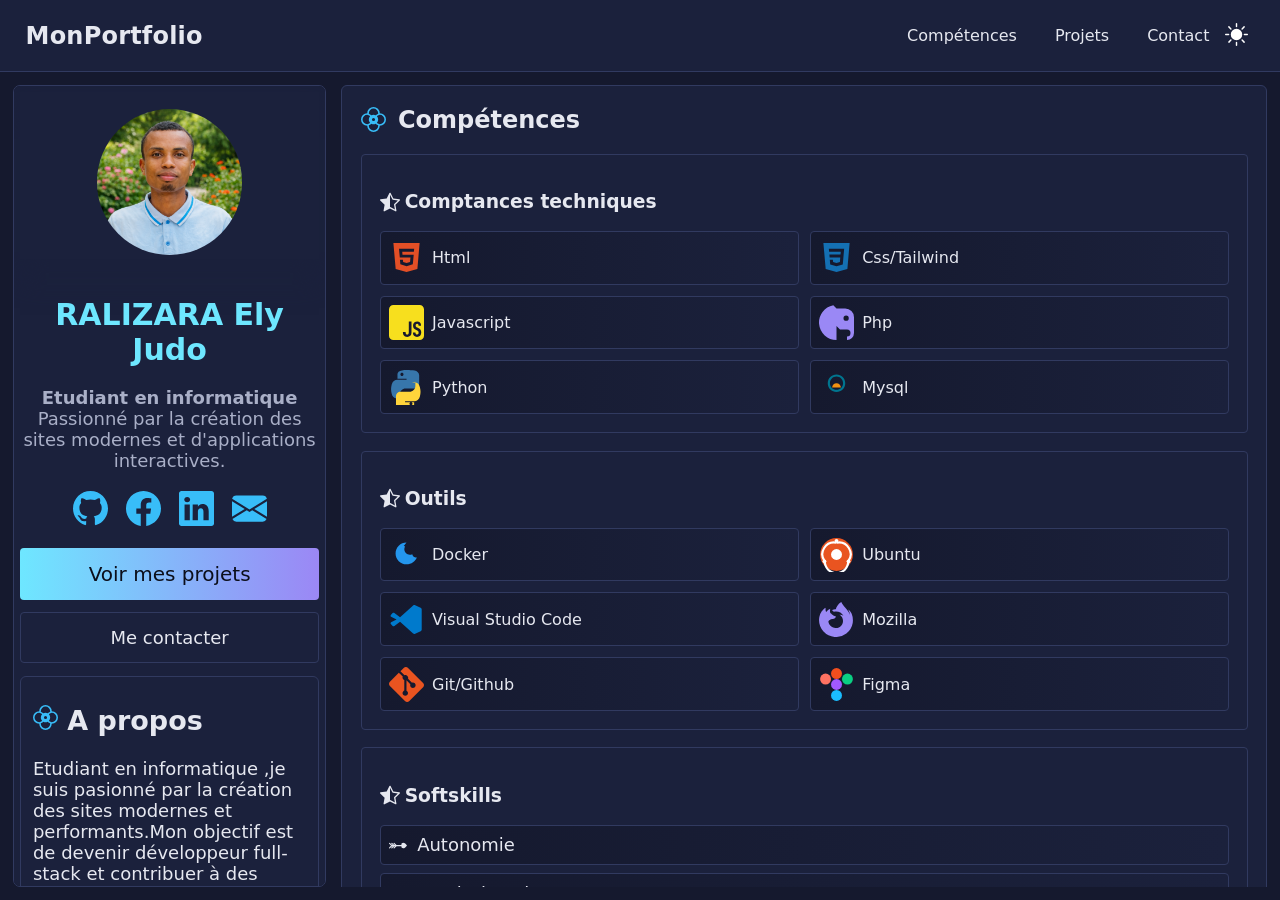
==== commit cc0b0a5c: "Update project details and GitHub link in index.html" ====
--- a/index.html
+++ b/index.html
@@ -348,9 +348,9 @@
         <div class="projects">
           <article class="card">
             <div class="card-body">
-              <h3>Gestion d'école</h3>
+              <h3>Gestion de tâche</h3>
               <!-- <img src="https://images.unsplash.com/photo-1555066931-4365d14bab8c?q=80&w=800" alt="Projet 1" /> -->
-              <p>Une interface propre</p>
+              <p>Vous pouvez ajouter des différents tâches</p>
               <div class="tags">
                 <span>
                   <svg class="w-6 h-6 text-gray-800 dark:text-white" aria-hidden="true" xmlns="http://www.w3.org/2000/svg" width="30"  height="30"  fill="#e34f26" viewBox="0 0 24 24">
@@ -372,7 +372,7 @@
                 </span>
               </div>
               <div class="card-actions">
-                <a class="btn small" href="#" target="_blank">Github</a>
+                <a class="btn small" href="https://github.com/ElyJudo/taches" target="_blank">Github</a>
                 <a class="btn small ghost" href="#" target="_blank">Code</a>
               </div>
             </div>
--- a/assets/css/style.css
+++ b/assets/css/style.css
@@ -303,7 +303,7 @@
   flex-wrap: nowrap;
   margin: 0px auto;
   /*! background-color: var(--bg); */
-  padding: 3%;
+  padding: 2%;
 }
 
 /* Sections */
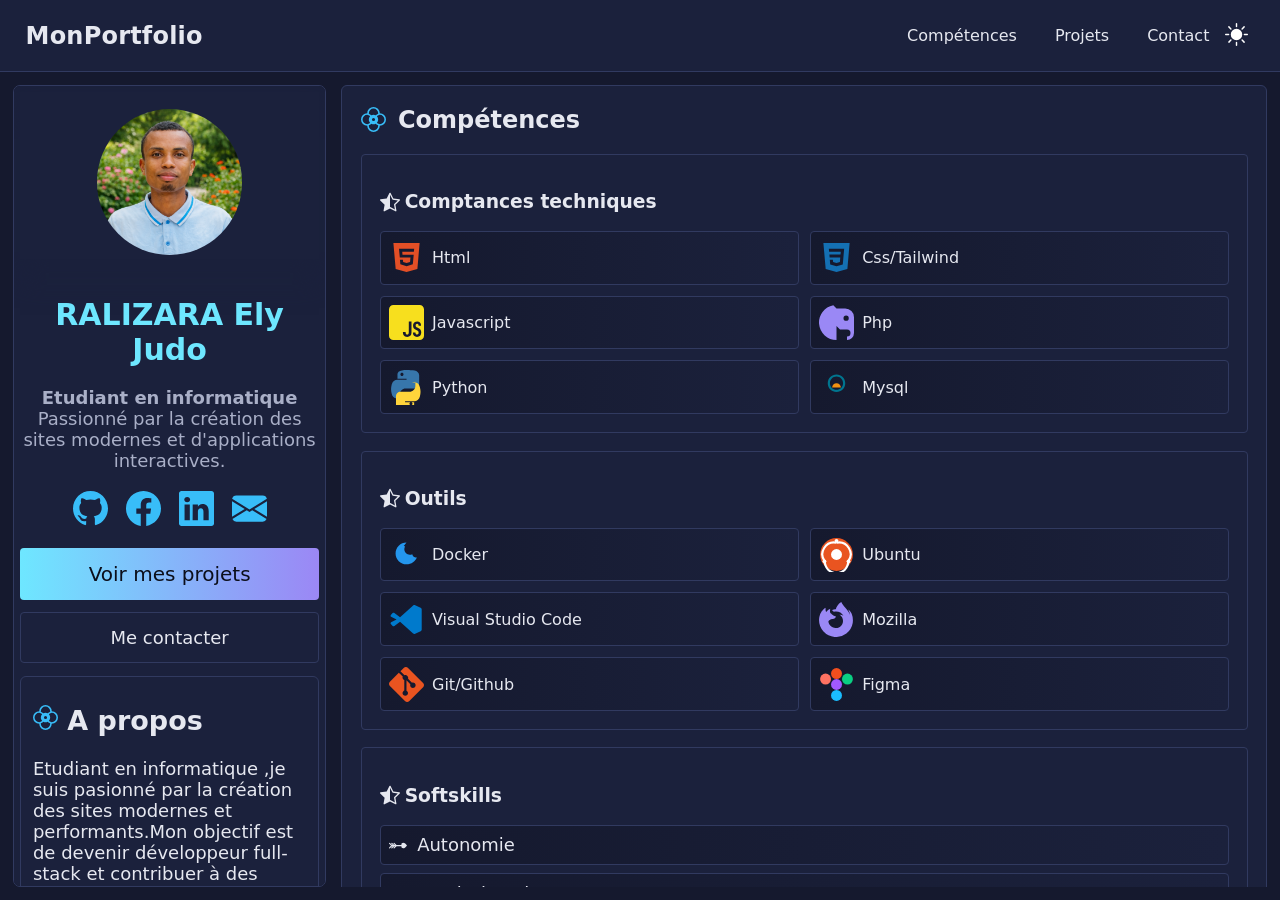
==== commit a0e38708: "Update GitHub link in index.html" ====
--- a/index.html
+++ b/index.html
@@ -401,8 +401,9 @@
                 <span>
                   <svg fill="#1572b6" width="30"  height="30"  viewBox="0 0 20 20" xmlns="http://www.w3.org/2000/svg"><path fill-rule="evenodd" d="M10 12v8A10 10 0 0 1 8.17.17L10 2h5a5 5 0 0 1 5 4.99v9.02A4 4 0 0 1 16 20v-2a2 2 0 1 0 0-4h-4l-2-2zm5.5-3a1.5 1.5 0 1 0 0-3 1.5 1.5 0 0 0 0 3z"/></svg>
                 </span>
-              </div>              <div class="card-actions">
-                <a class="btn small" href="#" target="_blank">Github</a>
+              </div>              
+                <div class="card-actions">
+                <a class="btn small" href="https://github.com/ElyJudo/mon-portfolio" target="_blank">Github</a>
                 <a class="btn small ghost" href="#" target="_blank">Code</a>
               </div>
             </div>
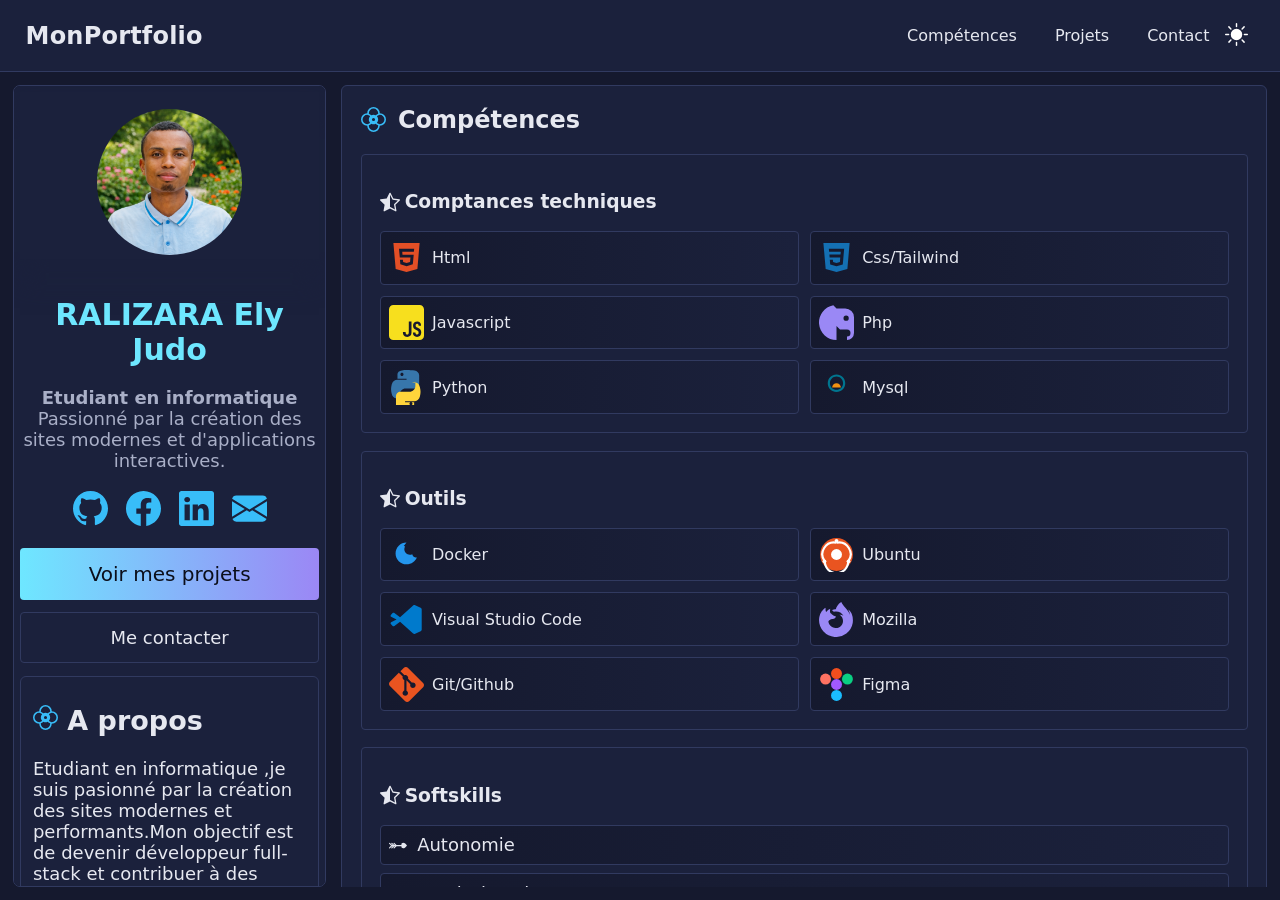
==== commit 9ecf1372: "Fix SVG formatting and update card actions" ====
--- a/index.html
+++ b/index.html
@@ -394,7 +394,7 @@
                   </svg>
                 </span>
                 <span>
-                  <svg xmlns="http://www.w3.org/2000/svg" width="30"style="padding: 3px;" height="30"  fill="#f4dc1d" class="bi bi-javascript" viewBox="0 0 16 16">
+                  <svg xmlns="http://www.w3.org/2000/svg" width="30" style="padding: 3px;" height="30"  fill="#f4dc1d" class="bi bi-javascript" viewBox="0 0 16 16">
                     <path fill-rule="evenodd" d="M14 0a2 2 0 0 1 2 2v12a2 2 0 0 1-2 2H2a2 2 0 0 1-2-2V2a2 2 0 0 1 2-2zM9.053 7.596v3.127l-.007 1.752q0 .498-.186.752t-.556.263q-.342 0-.528-.234-.185-.234-.185-.684v-.175H6.37v.185q0 .665.253 1.113.255.45.703.674.44.225 1.016.225.88 0 1.406-.498.527-.498.527-1.485l.007-1.752V7.596zm3.808-.108q-.585 0-1.006.244a1.67 1.67 0 0 0-.634.674 2.1 2.1 0 0 0-.225.996q0 .753.293 1.182.303.42.967.732l.469.215q.438.186.625.43.185.244.185.635 0 .478-.166.703-.156.224-.527.224-.361.001-.547-.244-.186-.243-.205-.752h-1.162q.02.996.498 1.524.479.527 1.386.527.909 0 1.417-.518.507-.517.507-1.484 0-.81-.332-1.289t-1.045-.79l-.449-.196q-.39-.166-.556-.381-.166-.214-.166-.576 0-.4.165-.596.177-.195.508-.195.361 0 .508.234.156.234.176.703h1.123q-.03-.976-.498-1.484-.47-.518-1.309-.518"/>
                   </svg>
                 </span>
@@ -432,7 +432,8 @@
                 <span>
                   <svg fill="#1572b6" width="30"  height="30"  viewBox="0 0 20 20" xmlns="http://www.w3.org/2000/svg"><path fill-rule="evenodd" d="M10 12v8A10 10 0 0 1 8.17.17L10 2h5a5 5 0 0 1 5 4.99v9.02A4 4 0 0 1 16 20v-2a2 2 0 1 0 0-4h-4l-2-2zm5.5-3a1.5 1.5 0 1 0 0-3 1.5 1.5 0 0 0 0 3z"/></svg>
                 </span>
-              </div>              <div class="card-actions">
+              </div>             
+                <div class="card-actions">
                 <a class="btn small" href="#" target="_blank">Github</a>
                 <a class="btn small ghost" href="#" target="_blank">Code</a>
               </div>
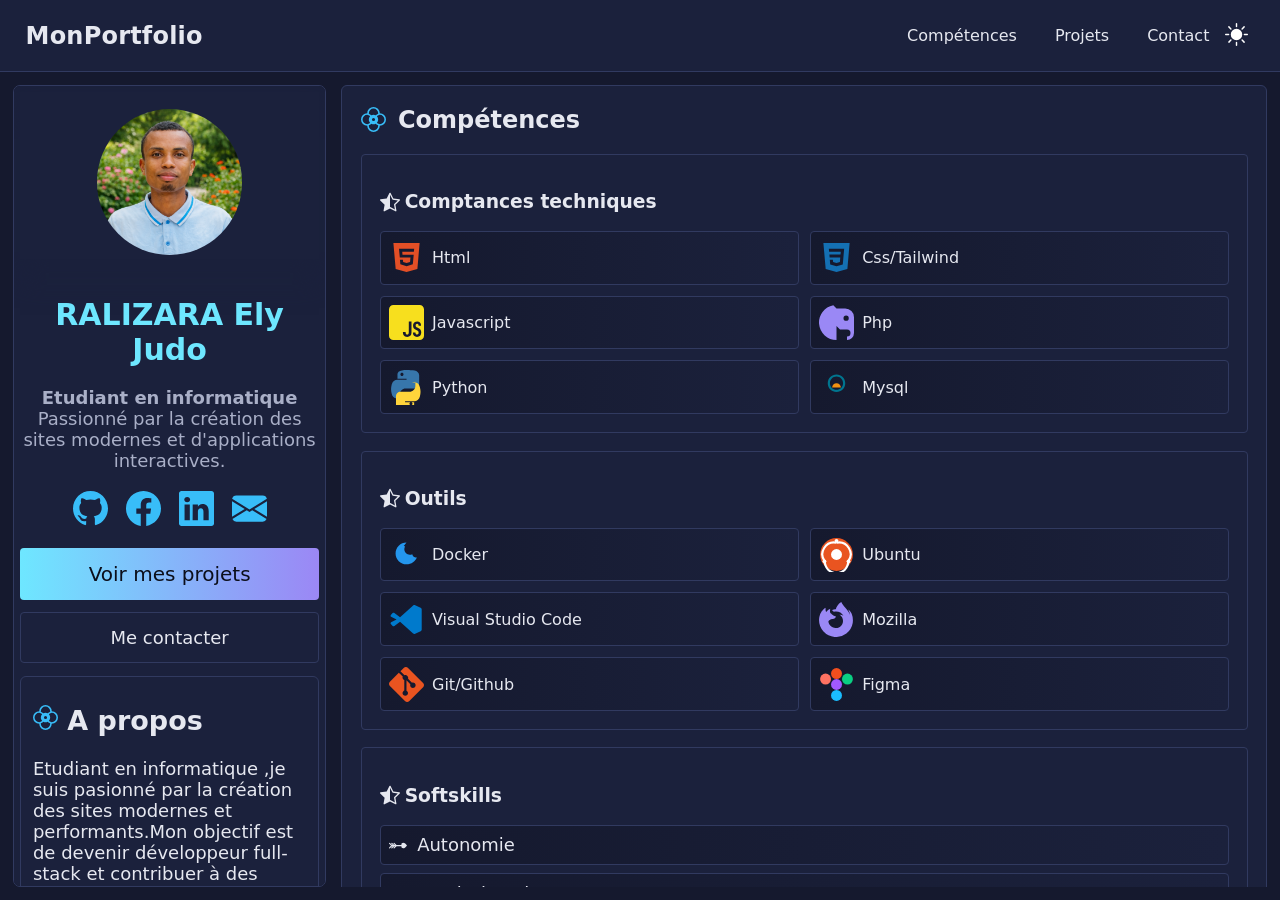
==== commit 171f4c71: "Update index.html" ====
--- a/index.html
+++ b/index.html
@@ -408,37 +408,6 @@
               </div>
             </div>
           </article>
-          <article class="card">
-            <div class="card-body">
-              <h3>Gestion de bibliothèque</h3>
-              <!-- <img src="https://images.unsplash.com/photo-1498050108023-c5249f4df085?q=80&w=800" alt="Projet 3" /> -->
-              <p>Performance optimisée,interface élégante</p>
-              <div class="tags">
-                <span>
-                  <svg class="w-6 h-6 text-gray-800 dark:text-white" aria-hidden="true" xmlns="http://www.w3.org/2000/svg" width="30"  height="30"  fill="#e34f26" viewBox="0 0 24 24">
-                    <path d="m3 2 1.578 17.824L12 22l7.467-2.175L21 2H3Zm14.049 6.048H9.075l.172 2.016h7.697l-.626 6.565-4.246 1.381-4.281-1.455-.288-2.932h2.024l.16 1.411 2.4.815 2.346-.763.297-3.005H7.416l-.562-6.05h10.412l-.217 2.017Z"/>
-                  </svg>
-                </span>
-                <span>
-                  <svg class="w-6 h-6 text-gray-800 dark:text-white" aria-hidden="true" xmlns="http://www.w3.org/2000/svg" width="30"  height="30"  fill="#1572b6" viewBox="0 0 24 24">
-                    <path d="m3 2 1.578 17.834L12 22l7.468-2.165L21 2H3Zm13.3 14.722-4.293 1.204H12l-4.297-1.204-.297-3.167h2.108l.15 1.526 2.335.639 2.34-.64.245-3.05h-7.27l-.187-2.006h7.64l.174-2.006H6.924l-.176-2.006h10.506l-.954 10.71Z"/>
-                  </svg>
-                </span>
-                <span>
-                  <svg xmlns="http://www.w3.org/2000/svg" width="30"style="padding: 3px;" height="30"  fill="#f4dc1d" class="bi bi-javascript" viewBox="0 0 16 16">
-                    <path fill-rule="evenodd" d="M14 0a2 2 0 0 1 2 2v12a2 2 0 0 1-2 2H2a2 2 0 0 1-2-2V2a2 2 0 0 1 2-2zM9.053 7.596v3.127l-.007 1.752q0 .498-.186.752t-.556.263q-.342 0-.528-.234-.185-.234-.185-.684v-.175H6.37v.185q0 .665.253 1.113.255.45.703.674.44.225 1.016.225.88 0 1.406-.498.527-.498.527-1.485l.007-1.752V7.596zm3.808-.108q-.585 0-1.006.244a1.67 1.67 0 0 0-.634.674 2.1 2.1 0 0 0-.225.996q0 .753.293 1.182.303.42.967.732l.469.215q.438.186.625.43.185.244.185.635 0 .478-.166.703-.156.224-.527.224-.361.001-.547-.244-.186-.243-.205-.752h-1.162q.02.996.498 1.524.479.527 1.386.527.909 0 1.417-.518.507-.517.507-1.484 0-.81-.332-1.289t-1.045-.79l-.449-.196q-.39-.166-.556-.381-.166-.214-.166-.576 0-.4.165-.596.177-.195.508-.195.361 0 .508.234.156.234.176.703h1.123q-.03-.976-.498-1.484-.47-.518-1.309-.518"/>
-                  </svg>
-                </span>
-                <span>
-                  <svg fill="#1572b6" width="30"  height="30"  viewBox="0 0 20 20" xmlns="http://www.w3.org/2000/svg"><path fill-rule="evenodd" d="M10 12v8A10 10 0 0 1 8.17.17L10 2h5a5 5 0 0 1 5 4.99v9.02A4 4 0 0 1 16 20v-2a2 2 0 1 0 0-4h-4l-2-2zm5.5-3a1.5 1.5 0 1 0 0-3 1.5 1.5 0 0 0 0 3z"/></svg>
-                </span>
-              </div>             
-                <div class="card-actions">
-                <a class="btn small" href="#" target="_blank">Github</a>
-                <a class="btn small ghost" href="#" target="_blank">Code</a>
-              </div>
-            </div>
-          </article>
         </div>
       </div>
     </section>
